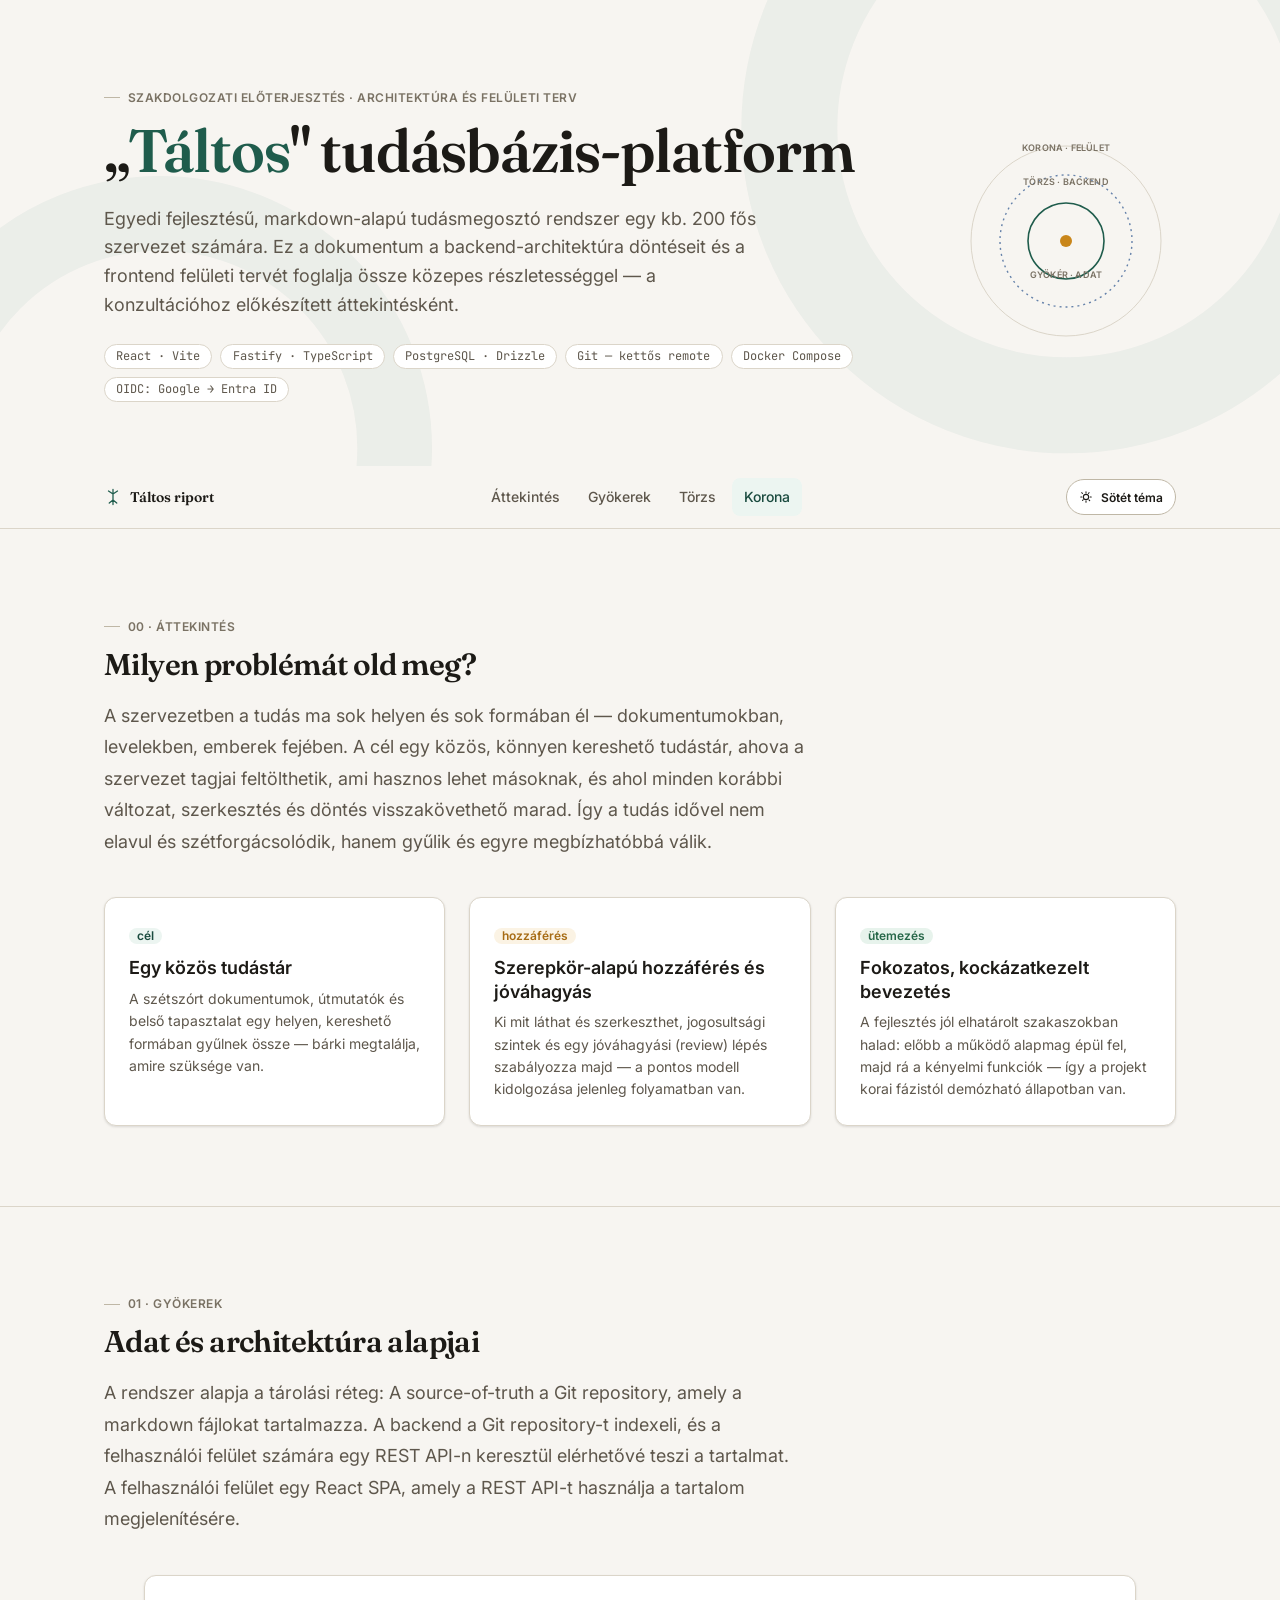
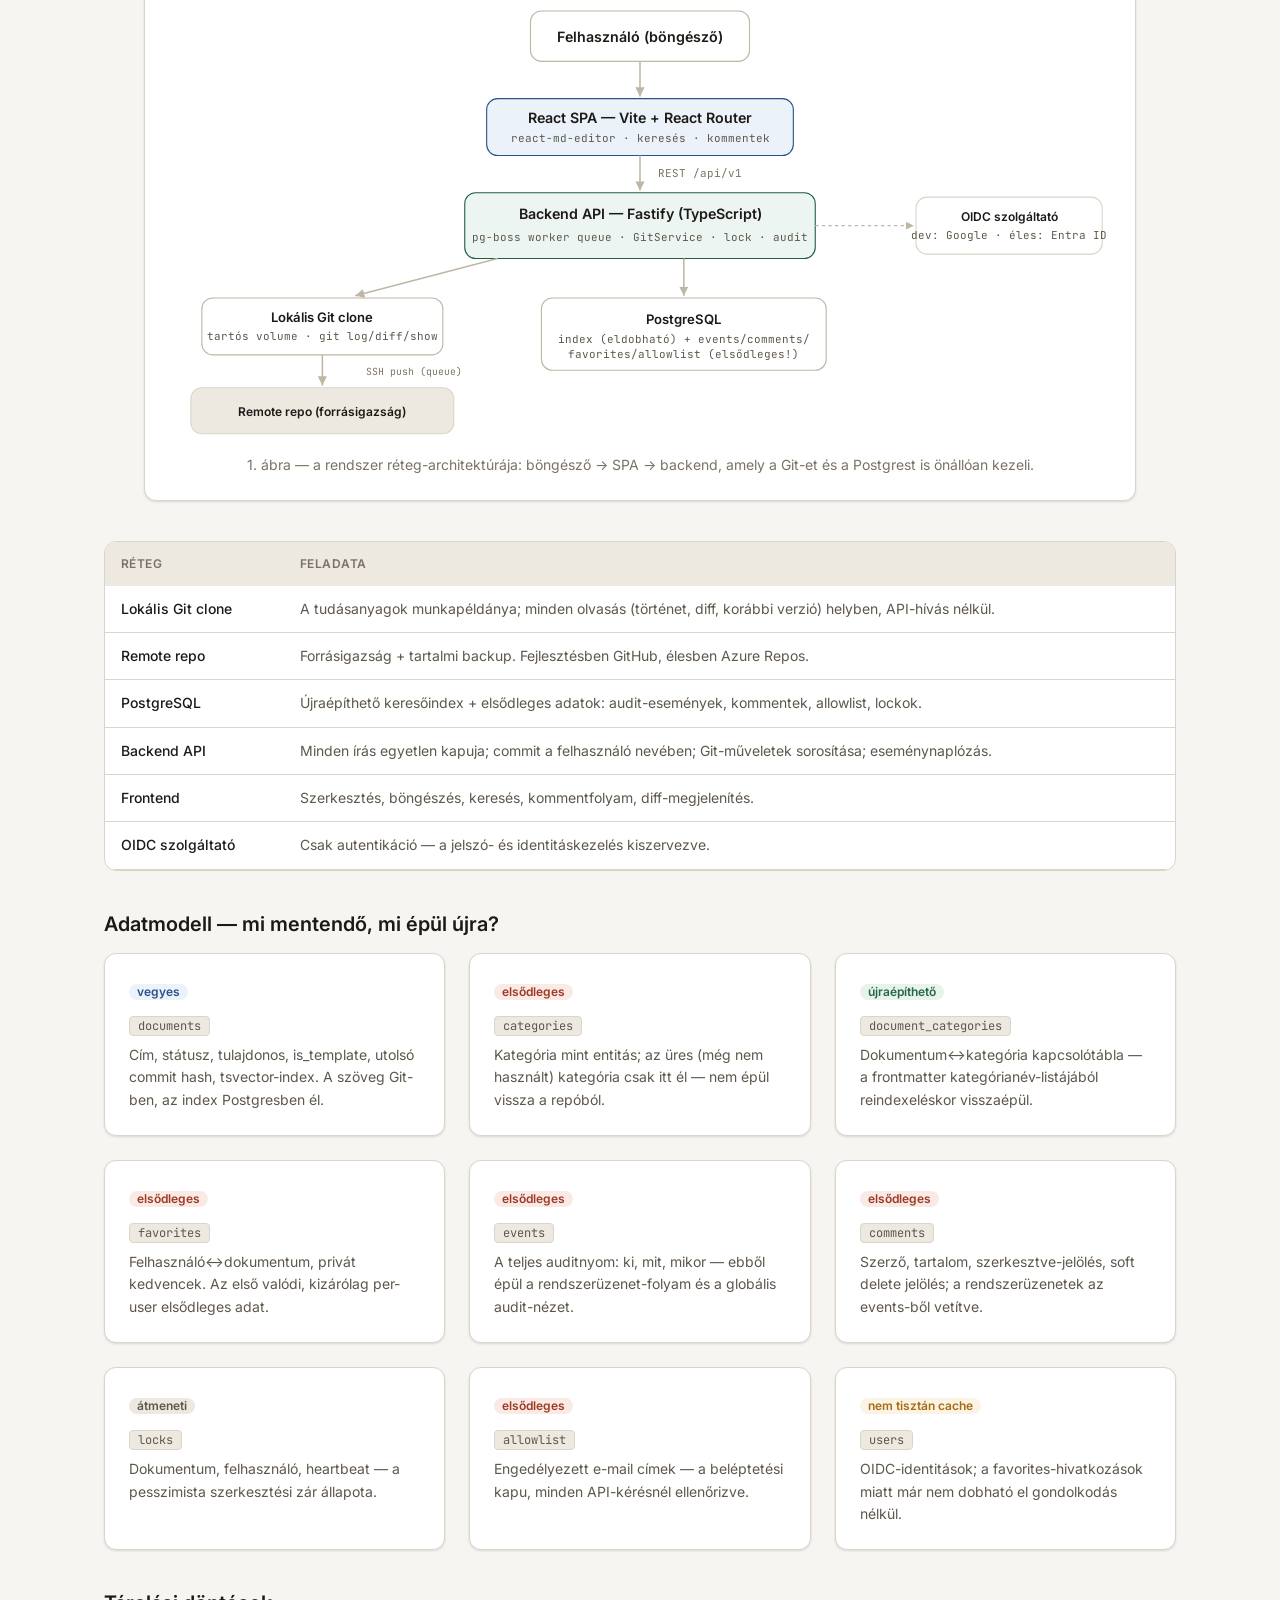
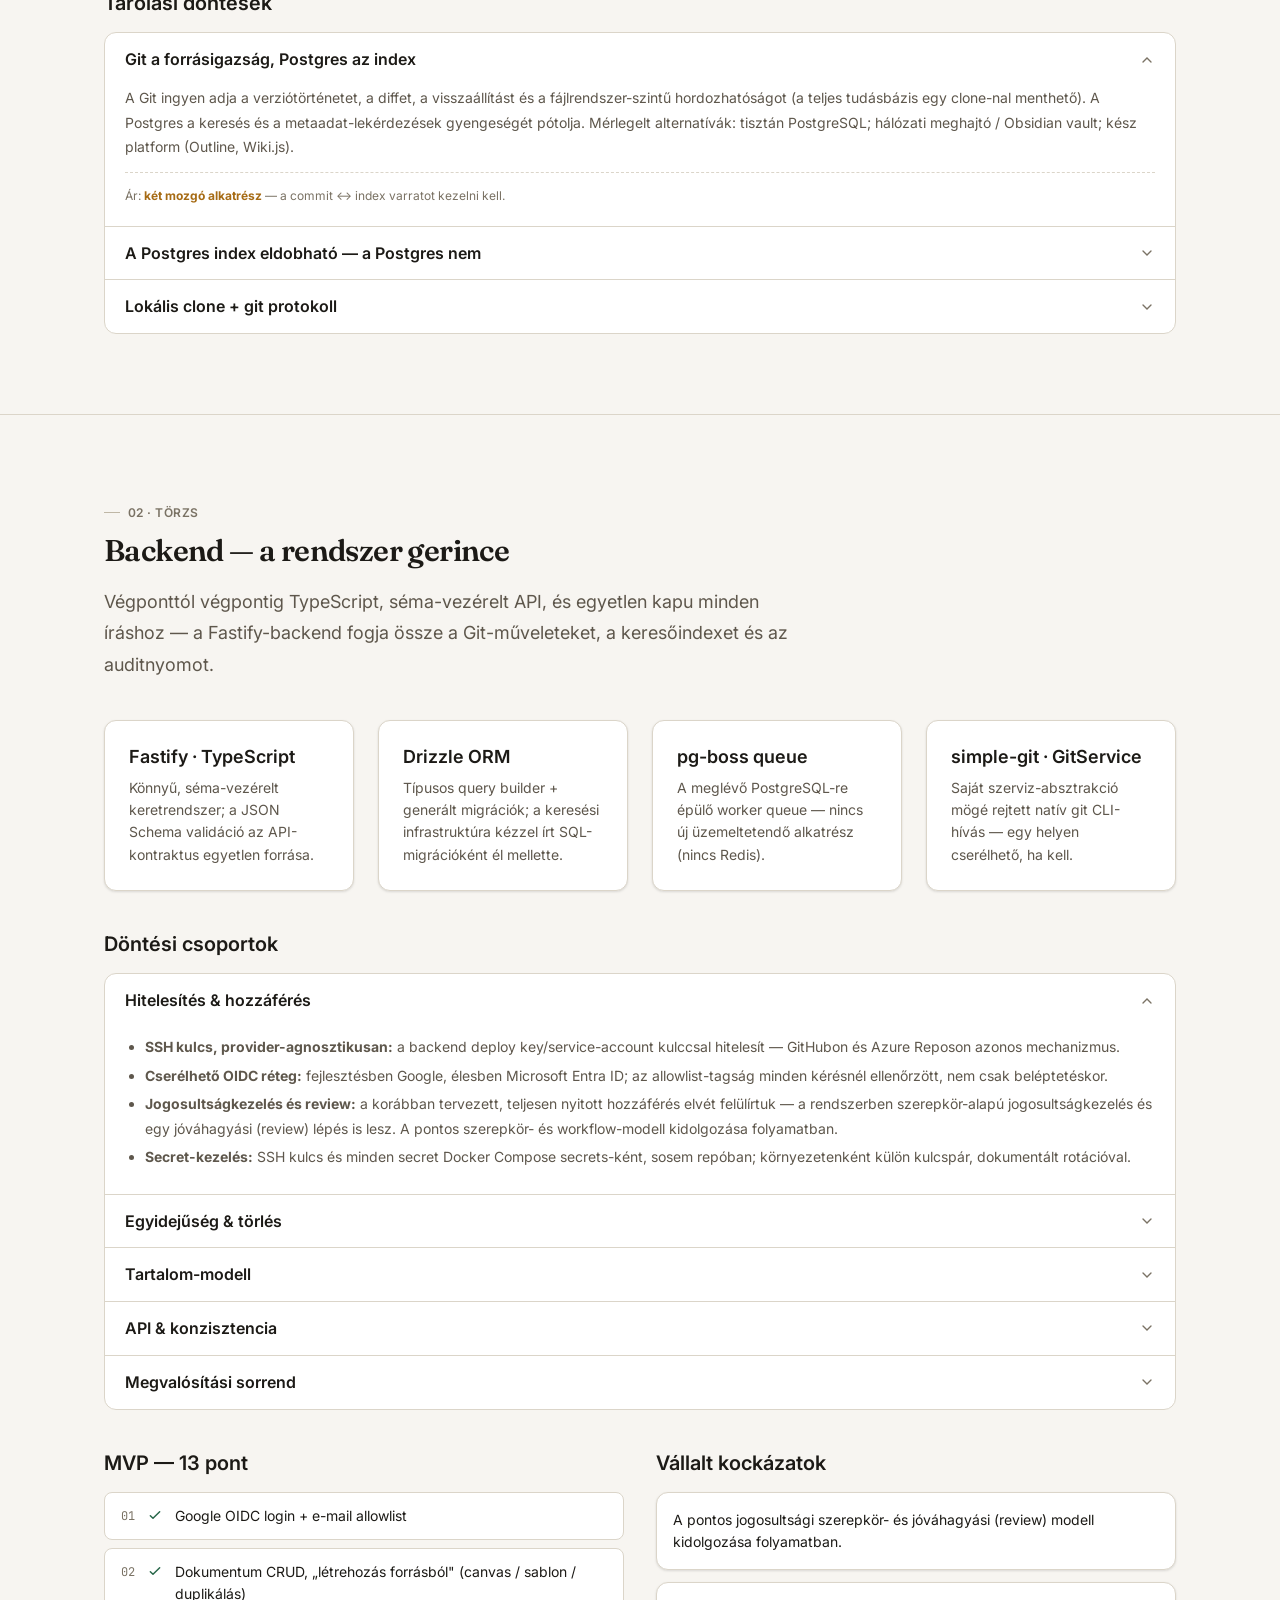
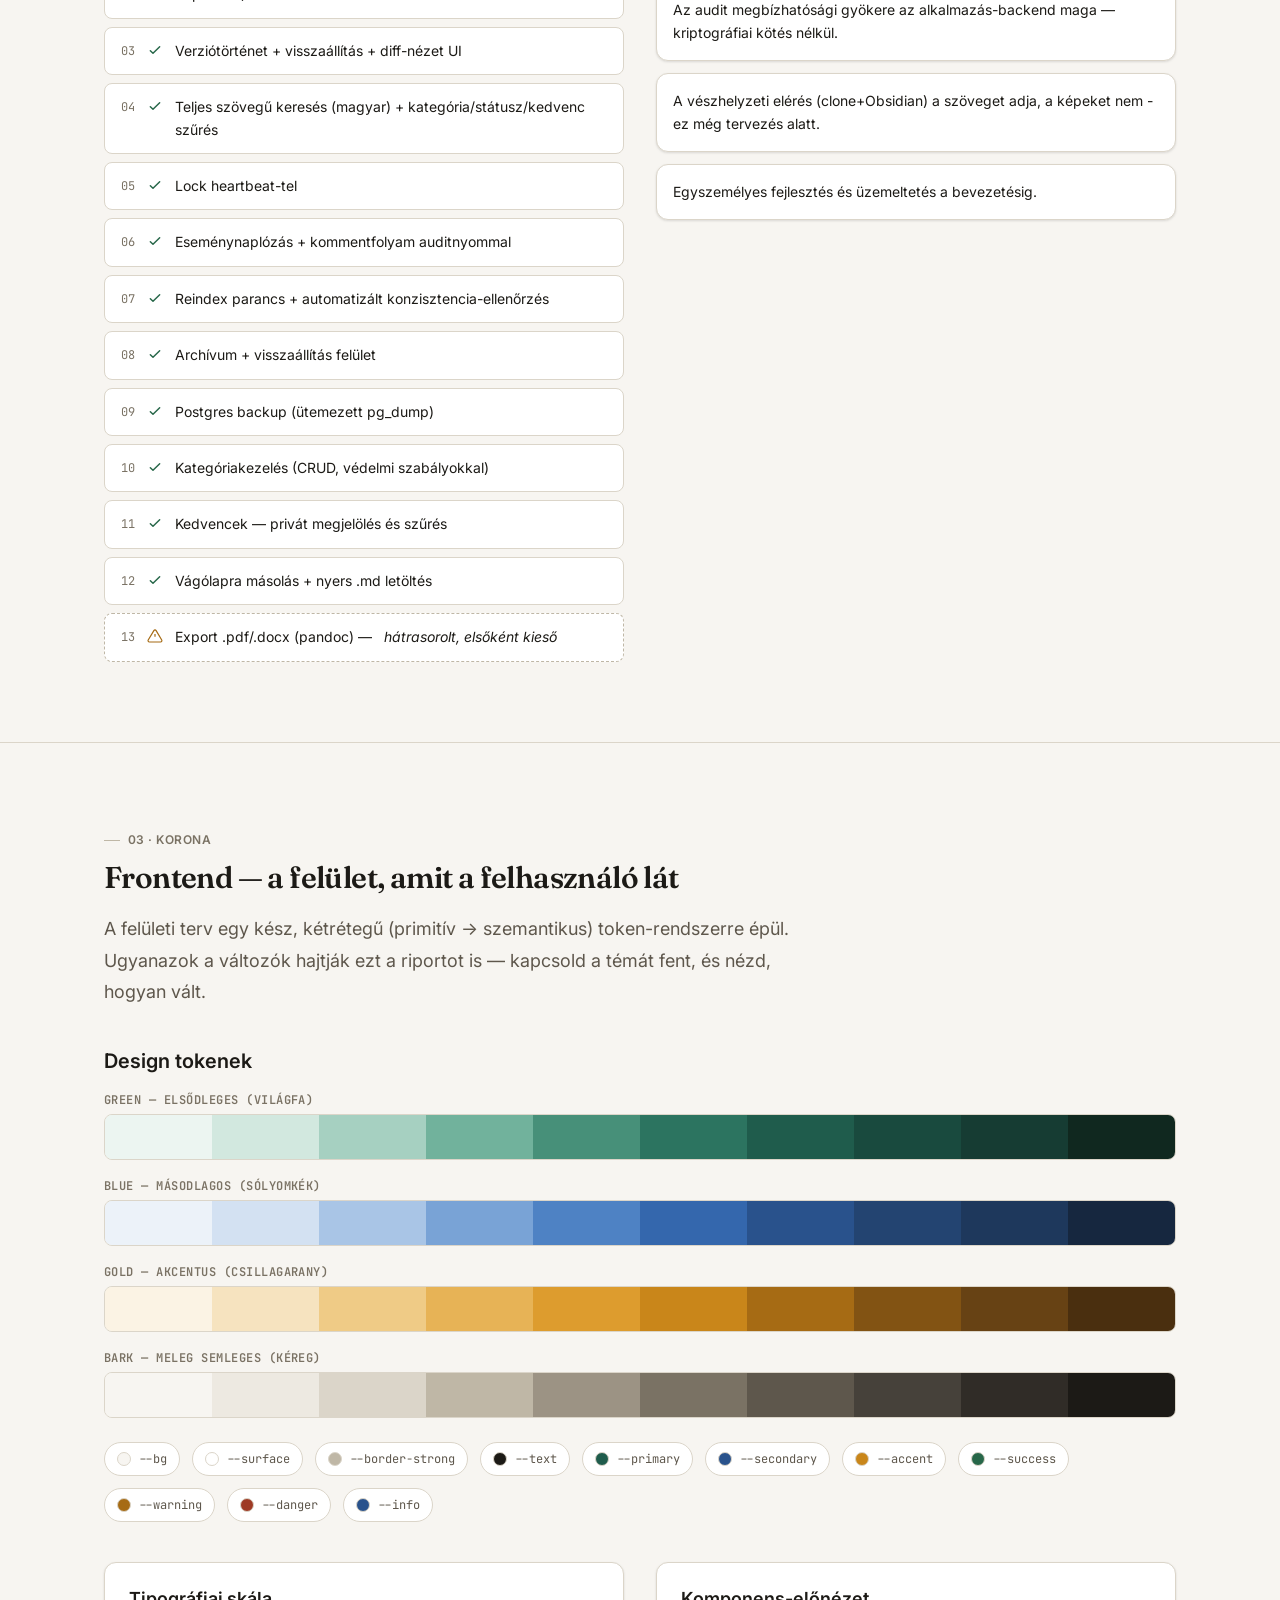
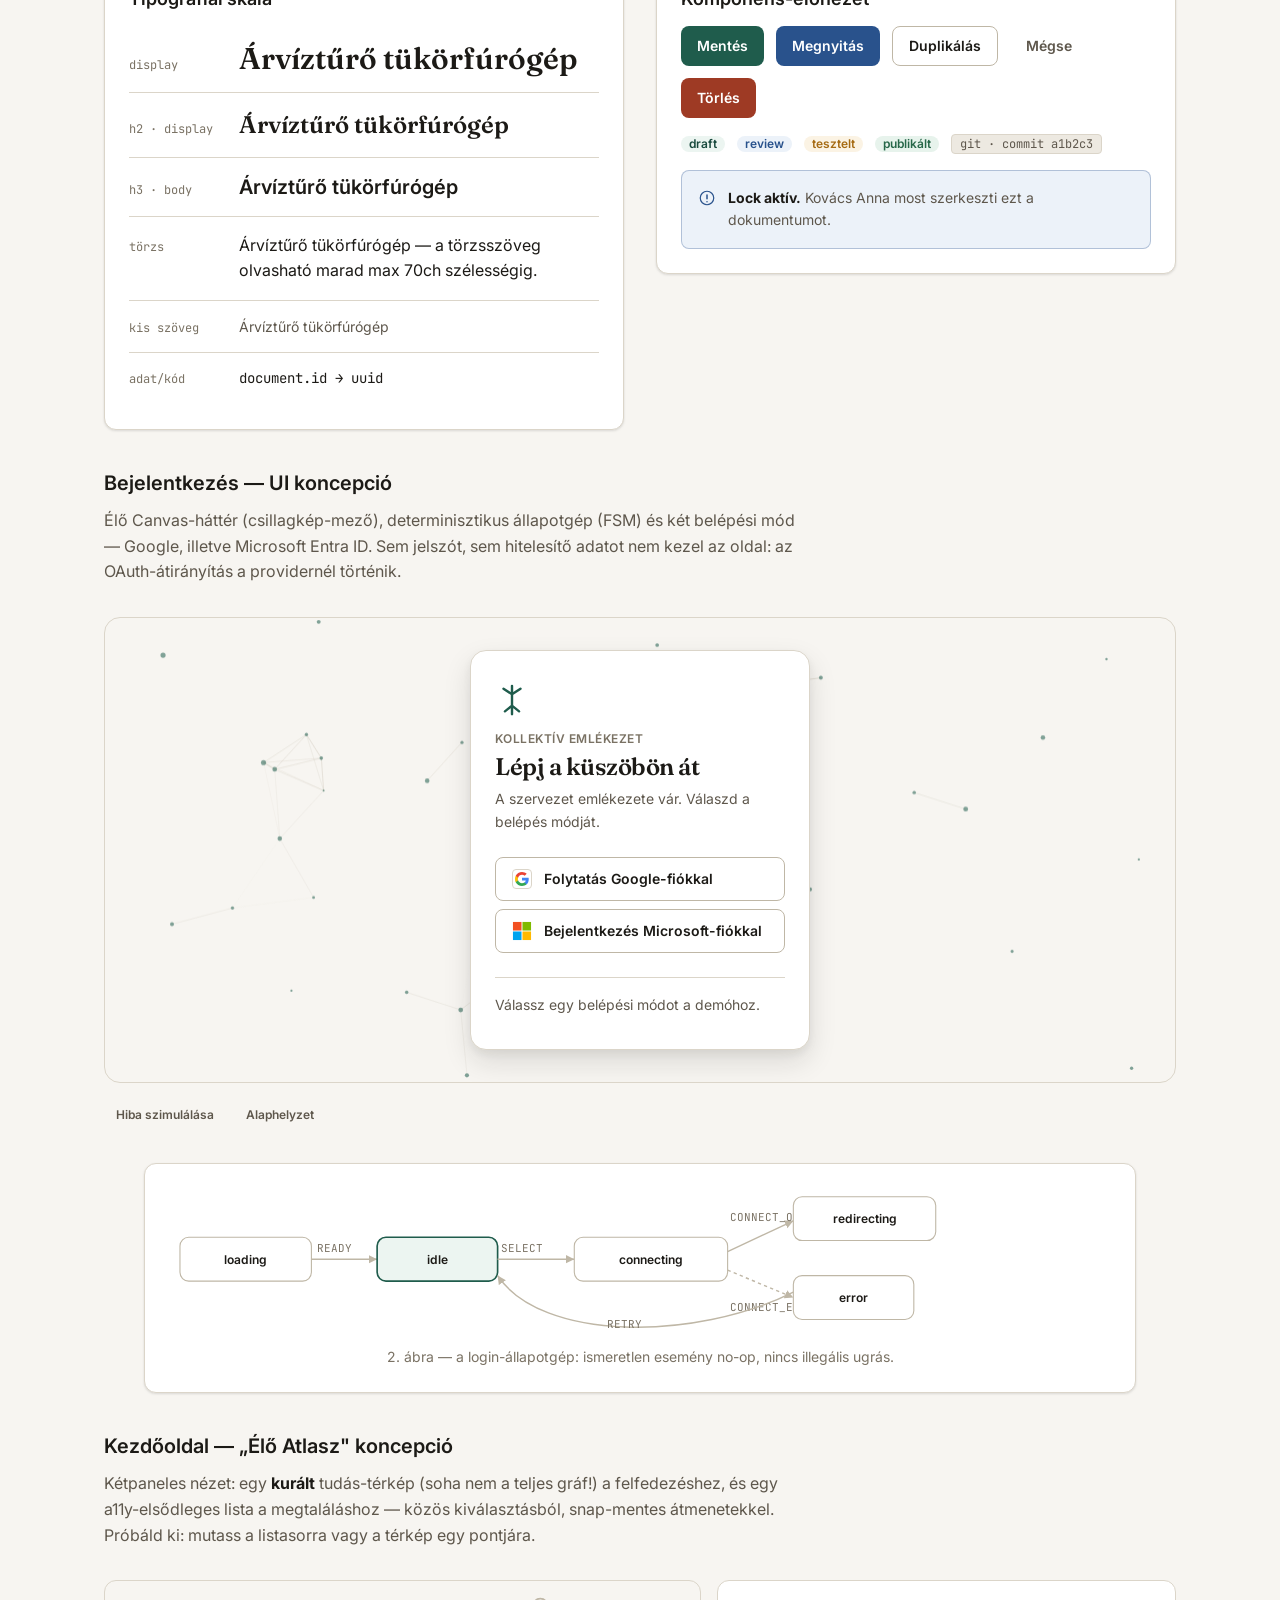
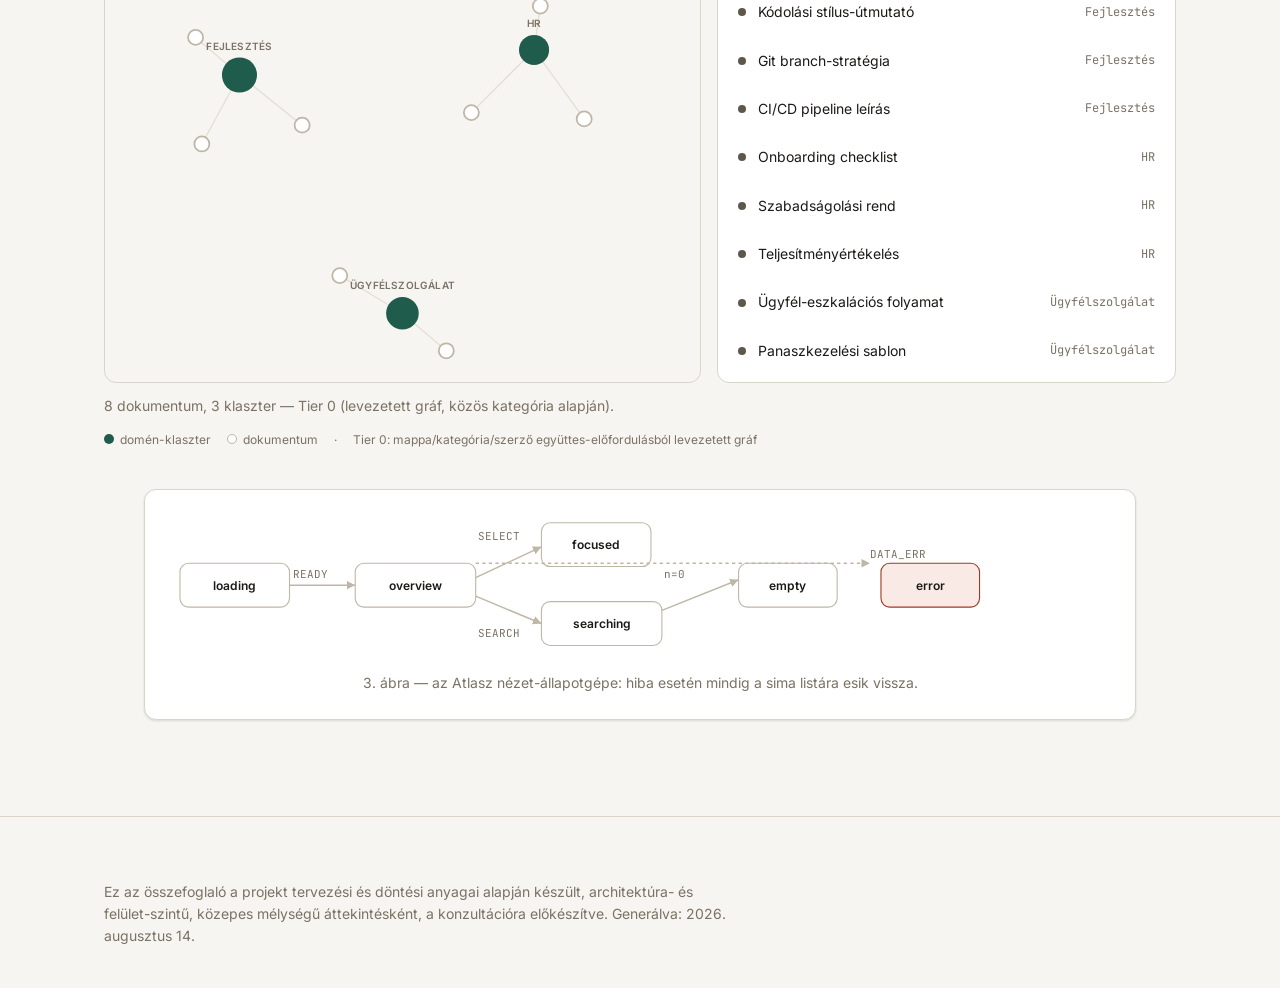
==== Prototypes/taltos-projekt-overview.html @ 124f4924 "enhanced prototype functionality" ====
<!DOCTYPE html>
<html lang="hu" data-theme="light">
<head>
<meta charset="UTF-8">
<meta name="viewport" content="width=device-width, initial-scale=1.0">
<title>Táltos — tudásbázis-platform · architektúra &amp; felületi terv</title>
<link rel="preconnect" href="https://fonts.googleapis.com">
<link href="https://fonts.googleapis.com/css2?family=Fraunces:opsz,wght@9..144,400;9..144,500;9..144,600;9..144,700&family=Inter:wght@400;500;600;700&family=JetBrains+Mono:wght@400;500;600&display=swap" rel="stylesheet">
<style>
/* =========================================================
   TÁLTOS DESIGN SYSTEM — tokenek (elsődleges és szemantikus)
   ========================================================= */
:root {
  --green-50:#ECF5F1; --green-100:#D2E8DF; --green-200:#A6D0C1; --green-300:#71B29C; --green-400:#479079;
  --green-500:#2C7460; --green-600:#1F5C4C; --green-700:#194A3E; --green-800:#163C33; --green-900:#10281F;
  --blue-50:#ECF2F9; --blue-100:#D3E1F2; --blue-200:#A9C5E6; --blue-300:#79A3D6; --blue-400:#4E82C4;
  --blue-500:#3467AD; --blue-600:#29528C; --blue-700:#234471; --blue-800:#1E385C; --blue-900:#16273F;
  --gold-50:#FBF3E4; --gold-100:#F6E3BF; --gold-200:#EFCB86; --gold-300:#E7B356; --gold-400:#DD9C2E;
  --gold-500:#C9861A; --gold-600:#A66B14; --gold-700:#825313; --gold-800:#674214; --gold-900:#4A2F0F;
  --bark-0:#FFFFFF; --bark-50:#F7F5F1; --bark-100:#EDE9E1; --bark-200:#DBD5C9; --bark-300:#BFB7A6;
  --bark-400:#9C9384; --bark-500:#7A7264; --bark-600:#5E574C; --bark-700:#46413A; --bark-800:#302C27;
  --bark-900:#1C1A16; --bark-950:#12100D;
  --success-500:#2F855A; --success-600:#276749; --success-50:#E7F3EC;
  --warning-500:#C9861A; --warning-600:#A66B14; --warning-50:#FBF3E4;
  --danger-500:#C0492E;  --danger-600:#9E3A24;  --danger-50:#F9EAE6;
  --info-500:#3467AD;    --info-600:#29528C;    --info-50:#ECF2F9;

  --font-display:"Fraunces",Georgia,serif;
  --font-body:"Inter",-apple-system,BlinkMacSystemFont,"Segoe UI",sans-serif;
  --font-mono:"JetBrains Mono","SF Mono",Menlo,monospace;
  --text-xs:.75rem; --text-sm:.875rem; --text-base:1rem; --text-lg:1.125rem; --text-xl:1.25rem;
  --text-2xl:1.5rem; --text-3xl:1.875rem; --text-4xl:2.25rem; --text-5xl:3rem; --text-6xl:3.75rem;
  --leading-tight:1.15; --leading-snug:1.3; --leading-normal:1.6; --leading-relaxed:1.75;
  --tracking-tight:-.02em; --tracking-normal:0; --tracking-wide:.04em; --tracking-wider:.14em;
  --weight-regular:400; --weight-medium:500; --weight-semibold:600; --weight-bold:700;

  --space-0:0; --space-1:.25rem; --space-2:.5rem; --space-3:.75rem; --space-4:1rem; --space-5:1.25rem;
  --space-6:1.5rem; --space-8:2rem; --space-10:2.5rem; --space-12:3rem; --space-16:4rem; --space-20:5rem; --space-24:6rem;

  --radius-none:0; --radius-sm:4px; --radius-md:8px; --radius-lg:12px; --radius-xl:16px; --radius-2xl:24px; --radius-full:9999px;

  --z-base:0; --z-raised:10; --z-sticky:100; --z-overlay:1000; --z-modal:1100; --z-toast:1200;

  --ease-grow:cubic-bezier(.22,1,.36,1); --ease-standard:cubic-bezier(.4,0,.2,1);
  --ease-enter:cubic-bezier(0,0,.2,1); --ease-exit:cubic-bezier(.4,0,1,1);
  --duration-fast:150ms; --duration-base:250ms; --duration-slow:400ms; --duration-slower:600ms;

  --content-max:1120px; --sidebar-w:264px; --read-width:70ch;

  --bg:var(--bark-50); --bg-contour:rgba(31,92,76,.05);
  --surface:var(--bark-0); --surface-raised:var(--bark-0); --surface-sunken:var(--bark-100); --surface-inverse:var(--green-900);
  --border:var(--bark-200); --border-strong:var(--bark-300); --border-focus:var(--blue-500);
  --text:var(--bark-900); --text-muted:var(--bark-600); --text-subtle:var(--bark-500); --text-inverse:var(--bark-0); --text-on-accent:var(--bark-950);
  --primary:var(--green-600); --primary-hover:var(--green-700); --primary-active:var(--green-800); --primary-soft:var(--green-50); --primary-soft-text:var(--green-700); --on-primary:#FFFFFF;
  --secondary:var(--blue-600); --secondary-hover:var(--blue-700); --secondary-soft:var(--blue-50); --on-secondary:#FFFFFF;
  --accent:var(--gold-500); --accent-hover:var(--gold-600); --accent-soft:var(--gold-50);
  --success:var(--success-600); --success-bg:var(--success-50);
  --warning:var(--warning-600); --warning-bg:var(--warning-50);
  --danger:var(--danger-600);   --danger-bg:var(--danger-50);
  --info:var(--info-600);       --info-bg:var(--info-50);
  --focus-ring:0 0 0 3px rgba(52,103,173,.35);
  --shadow-xs:0 1px 2px rgba(28,26,22,.06);
  --shadow-sm:0 1px 3px rgba(28,26,22,.08),0 1px 2px rgba(28,26,22,.05);
  --shadow-md:0 4px 10px rgba(28,26,22,.08),0 2px 4px rgba(28,26,22,.05);
  --shadow-lg:0 12px 28px rgba(28,26,22,.12),0 4px 8px rgba(28,26,22,.06);
  --shadow-xl:0 24px 48px rgba(28,26,22,.16);
}
[data-theme="dark"] {
  --bg:var(--bark-950); --bg-contour:rgba(113,178,156,.06);
  --surface:#1C1A16; --surface-raised:#24211C; --surface-sunken:#16140F; --surface-inverse:var(--green-50);
  --border:#34302A; --border-strong:#47423A; --border-focus:var(--blue-300);
  --text:#F2EEE6; --text-muted:#B4AC9C; --text-subtle:#8A8272; --text-inverse:var(--bark-900); --text-on-accent:var(--bark-950);
  --primary:var(--green-300); --primary-hover:var(--green-200); --primary-active:var(--green-100); --primary-soft:rgba(44,116,96,.18); --primary-soft-text:var(--green-200); --on-primary:var(--green-900);
  --secondary:var(--blue-300); --secondary-hover:var(--blue-200); --secondary-soft:rgba(52,103,173,.18); --on-secondary:var(--blue-900);
  --accent:var(--gold-300); --accent-hover:var(--gold-200); --accent-soft:rgba(201,134,26,.16);
  --success:#6EC28E; --success-bg:rgba(47,133,90,.16);
  --warning:var(--gold-300); --warning-bg:rgba(201,134,26,.16);
  --danger:#E28468; --danger-bg:rgba(192,73,46,.18);
  --info:var(--blue-300); --info-bg:rgba(52,103,173,.16);
  --focus-ring:0 0 0 3px rgba(121,163,214,.45);
  --shadow-xs:0 1px 2px rgba(0,0,0,.4);
  --shadow-sm:0 1px 3px rgba(0,0,0,.45),0 1px 2px rgba(0,0,0,.35);
  --shadow-md:0 4px 12px rgba(0,0,0,.5);
  --shadow-lg:0 14px 32px rgba(0,0,0,.55);
  --shadow-xl:0 24px 50px rgba(0,0,0,.6);
}

/* ========================= RESET ========================= */
*,*::before,*::after{box-sizing:border-box;}
html{scroll-behavior:smooth;}
body{margin:0;background:var(--bg);color:var(--text);font-family:var(--font-body);font-size:var(--text-base);line-height:var(--leading-normal);transition:background var(--duration-slow) var(--ease-standard),color var(--duration-slow) var(--ease-standard);}
ul,ol{margin:0;padding:0;}
li{list-style:none;}
img,svg{display:block;max-width:100%;}
a{color:inherit;}
button{font-family:inherit;}
h1,h2,h3,h4,p{margin:0;}
:focus-visible{outline:none;box-shadow:var(--focus-ring);border-radius:var(--radius-sm);}

@media (prefers-reduced-motion:reduce){
  *{animation-duration:.001ms !important;animation-iteration-count:1 !important;transition-duration:.001ms !important;scroll-behavior:auto !important;}
}

/* ========================= LAYOUT UTIL ========================= */
.container{max-width:var(--content-max);margin-inline:auto;padding-inline:var(--space-6);}
.section{padding-block:var(--space-20);border-top:1px solid var(--border);}
.section:first-of-type{border-top:none;}
.section-head{max-width:var(--read-width);margin-bottom:var(--space-10);}
.eyebrow{display:inline-flex;align-items:center;gap:var(--space-2);font:var(--weight-semibold) var(--text-xs)/1 var(--font-body);text-transform:uppercase;letter-spacing:var(--tracking-wide);color:var(--text-subtle);margin-bottom:var(--space-3);}
.eyebrow::before{content:"";width:16px;height:1px;background:var(--border-strong);}
.section-head h2{font:var(--weight-semibold) var(--text-3xl)/var(--leading-snug) var(--font-display);color:var(--text);letter-spacing:var(--tracking-tight);margin-bottom:var(--space-4);}
.section-head .lead{color:var(--text-muted);font-size:var(--text-lg);line-height:var(--leading-relaxed);}
.lead-narrow{max-width:var(--read-width);color:var(--text-muted);font-size:var(--text-base);margin-bottom:var(--space-8);}

.grid{display:grid;gap:var(--space-6);}
.grid-2{grid-template-columns:repeat(2,1fr);}
.grid-3{grid-template-columns:repeat(3,1fr);}
.grid-4{grid-template-columns:repeat(4,1fr);}
@media (max-width:900px){.grid-2,.grid-3,.grid-4{grid-template-columns:1fr;}}

.card{background:var(--surface);border:1px solid var(--border);border-radius:var(--radius-lg);box-shadow:var(--shadow-sm);padding:var(--space-6);}
.card h3{font:var(--weight-semibold) var(--text-lg)/var(--leading-snug) var(--font-body);color:var(--text);margin-bottom:var(--space-2);}
.card p{color:var(--text-muted);font-size:var(--text-sm);}
.card .card-badge{margin-bottom:var(--space-3);}

.badge{display:inline-flex;align-items:center;gap:var(--space-1);font:var(--weight-semibold) var(--text-xs)/1 var(--font-body);padding:2px var(--space-2);border-radius:var(--radius-full);}
.badge--neutral{background:var(--surface-sunken);color:var(--text-muted);}
.badge--primary{background:var(--primary-soft);color:var(--primary-soft-text);}
.badge--success{background:var(--success-bg);color:var(--success);}
.badge--warning{background:var(--warning-bg);color:var(--warning);}
.badge--danger{background:var(--danger-bg);color:var(--danger);}
.badge--info{background:var(--info-bg);color:var(--info);}

.tag{display:inline-flex;font:var(--text-xs)/1 var(--font-mono);padding:3px var(--space-2);border-radius:var(--radius-sm);background:var(--surface-sunken);color:var(--text-muted);border:1px solid var(--border);}

.chip{display:inline-flex;align-items:center;font:var(--text-xs)/1 var(--font-mono);padding:.35rem .7rem;border:1px solid var(--border);border-radius:var(--radius-full);color:var(--text-muted);background:var(--surface);}
.chiprow{display:flex;flex-wrap:wrap;gap:var(--space-2);}

.btn{display:inline-flex;align-items:center;justify-content:center;gap:var(--space-2);height:40px;padding:0 var(--space-4);border-radius:var(--radius-md);font:var(--weight-semibold) var(--text-sm)/1 var(--font-body);border:none;cursor:pointer;transition:background var(--duration-fast) var(--ease-standard),transform var(--duration-fast) var(--ease-standard),opacity var(--duration-fast) var(--ease-standard);}
.btn--sm{height:32px;padding:0 var(--space-3);font-size:var(--text-xs);}
.btn--primary{background:var(--primary);color:var(--on-primary);}
.btn--primary:hover{background:var(--primary-hover);}
.btn--secondary{background:var(--secondary);color:var(--on-secondary);}
.btn--secondary:hover{background:var(--secondary-hover);}
.btn--outline{background:transparent;color:var(--text);border:1px solid var(--border-strong);}
.btn--outline:hover{background:var(--surface-sunken);}
.btn--ghost{background:transparent;color:var(--text-muted);}
.btn--ghost:hover{background:var(--surface-sunken);}
.btn--danger{background:var(--danger);color:#fff;}
.btn:disabled{opacity:.45;cursor:not-allowed;}

.alert{display:flex;gap:var(--space-3);padding:var(--space-4);border-radius:var(--radius-md);align-items:flex-start;}
.alert--info{background:var(--info-bg);border:1px solid color-mix(in srgb, var(--info) 30%, transparent);}
.alert--danger{background:var(--danger-bg);border:1px solid color-mix(in srgb, var(--danger) 30%, transparent);}
.alert svg{flex-shrink:0;margin-top:2px;}
.alert strong{color:var(--text);}
.alert p{margin:0;color:var(--text-muted);font-size:var(--text-sm);}

table{width:100%;border-collapse:collapse;font-size:var(--text-sm);}
thead th{background:var(--surface-sunken);text-transform:uppercase;font-size:var(--text-xs);letter-spacing:var(--tracking-wide);color:var(--text-subtle);text-align:left;padding:var(--space-3) var(--space-4);font-weight:var(--weight-semibold);}
tbody td{padding:var(--space-3) var(--space-4);border-bottom:1px solid var(--border);color:var(--text-muted);vertical-align:top;}
tbody td:first-child{color:var(--text);font-weight:var(--weight-medium);white-space:nowrap;}
tbody tr:hover td{background:var(--surface-sunken);}
.table-wrap{border:1px solid var(--border);border-radius:var(--radius-lg);overflow:hidden;background:var(--surface);}

.diagram{background:var(--surface);border:1px solid var(--border);border-radius:var(--radius-lg);padding:var(--space-6);box-shadow:var(--shadow-sm);}
.diagram figcaption{margin-top:var(--space-4);color:var(--text-subtle);font-size:var(--text-sm);text-align:center;}

.acc{border:1px solid var(--border);border-radius:var(--radius-lg);background:var(--surface);overflow:hidden;}
.acc-item{border-bottom:1px solid var(--border);}
.acc-item:last-child{border-bottom:none;}
.acc-item summary{list-style:none;cursor:pointer;display:flex;align-items:center;justify-content:space-between;gap:var(--space-4);padding:var(--space-4) var(--space-5);font:var(--weight-semibold) var(--text-base)/1.3 var(--font-body);color:var(--text);}
.acc-item summary::-webkit-details-marker{display:none;}
.acc-item summary .chev{transition:transform var(--duration-base) var(--ease-standard);color:var(--text-subtle);flex-shrink:0;}
.acc-item[open] summary .chev{transform:rotate(180deg);}
.acc-item summary .meta{font:var(--text-xs) var(--font-mono);color:var(--text-subtle);font-weight:var(--weight-regular);}
.acc-body{padding:0 var(--space-5) var(--space-5);color:var(--text-muted);font-size:var(--text-sm);line-height:var(--leading-relaxed);}
.acc-body ul{margin-top:var(--space-2);padding-left:var(--space-5);}
.acc-body li{list-style:disc;margin-bottom:var(--space-1);}
.acc-body .price{margin-top:var(--space-3);padding-top:var(--space-3);border-top:1px dashed var(--border);color:var(--text-subtle);font-size:var(--text-xs);}
.acc-body .price strong{color:var(--warning);}

.checklist{display:flex;flex-direction:column;gap:var(--space-2);}
.checklist li{display:flex;align-items:flex-start;gap:var(--space-3);padding:var(--space-3) var(--space-4);background:var(--surface);border:1px solid var(--border);border-radius:var(--radius-md);font-size:var(--text-sm);color:var(--text);}
.checklist li .num{font-family:var(--font-mono);font-size:var(--text-xs);color:var(--text-subtle);flex-shrink:0;margin-top:2px;}
.checklist li svg{flex-shrink:0;color:var(--success);margin-top:2px;}
.checklist li.deferred{border-style:dashed;border-color:var(--border-strong);}
.checklist li.deferred svg{color:var(--warning);}

.stage{background:var(--surface-sunken);border:1px dashed var(--border-strong);border-radius:var(--radius-lg);padding:var(--space-6);}
.stage-label{display:flex;align-items:center;gap:var(--space-2);font:var(--weight-semibold) var(--text-xs)/1 var(--font-body);text-transform:uppercase;letter-spacing:var(--tracking-wide);color:var(--text-subtle);margin-bottom:var(--space-4);}
.stage-label svg{color:var(--accent);}

/* ========================= HEADER / HERO ========================= */
.hero{position:relative;padding:var(--space-20) 0 var(--space-16);overflow:hidden;}
.hero__contours{position:absolute;inset:0;z-index:0;opacity:1;pointer-events:none;}
.hero .container{position:relative;z-index:1;display:flex;align-items:center;gap:var(--space-12);}
.hero__text{flex:1;min-width:0;}
.hero__text h1{font:var(--weight-semibold) clamp(2.25rem,4vw + 1rem,3.75rem)/var(--leading-tight) var(--font-display);letter-spacing:var(--tracking-tight);color:var(--text);margin-bottom:var(--space-5);}
.hero__text h1 em{font-style:normal;color:var(--primary);}
.hero__graphic{flex-shrink:0;width:220px;}
@media (max-width:900px){.hero .container{flex-direction:column;}.hero__graphic{width:180px;}}

/* ========================= SUBNAV ========================= */
.subnav{position:sticky;top:0;z-index:100;background:color-mix(in srgb, var(--bg) 86%, transparent);backdrop-filter:blur(10px);border-bottom:1px solid var(--border);}
.subnav .container{display:flex;align-items:center;justify-content:space-between;gap:var(--space-4);padding-block:var(--space-3);}
.subnav__brand{display:flex;align-items:center;gap:var(--space-2);font:var(--weight-semibold) var(--text-sm)/1 var(--font-display);color:var(--text);flex-shrink:0;}
.subnav__brand svg{color:var(--primary);}
.subnav__links{display:flex;gap:var(--space-1);overflow-x:auto;scrollbar-width:none;}
.subnav__links::-webkit-scrollbar{display:none;}
.subnav__links a{white-space:nowrap;padding:var(--space-2) var(--space-3);border-radius:var(--radius-md);font-size:var(--text-sm);font-weight:var(--weight-medium);color:var(--text-muted);text-decoration:none;transition:background var(--duration-fast) var(--ease-standard),color var(--duration-fast) var(--ease-standard);}
.subnav__links a:hover{background:var(--surface-sunken);color:var(--text);}
.subnav__links a.active{background:var(--primary-soft);color:var(--primary-soft-text);}
.theme-toggle{flex-shrink:0;display:inline-flex;align-items:center;gap:var(--space-2);height:36px;padding:0 var(--space-3);border-radius:var(--radius-full);border:1px solid var(--border-strong);background:var(--surface);color:var(--text);font-size:var(--text-xs);font-weight:var(--weight-semibold);cursor:pointer;}
.theme-toggle:hover{background:var(--surface-sunken);}
.theme-toggle svg{width:14px;height:14px;}

/* ========================= COLOR / TYPE PREVIEW ========================= */
.ramp-row{display:flex;flex-direction:column;gap:var(--space-2);margin-bottom:var(--space-5);}
.ramp-row .ramp-label{font:var(--weight-semibold) var(--text-xs)/1 var(--font-mono);text-transform:uppercase;letter-spacing:var(--tracking-wide);color:var(--text-subtle);}
.ramp{display:flex;border-radius:var(--radius-md);overflow:hidden;border:1px solid var(--border);}
.ramp span{flex:1;height:44px;position:relative;cursor:default;}
.ramp span:hover::after{content:attr(data-hex);position:absolute;bottom:100%;left:50%;transform:translateX(-50%);background:var(--surface-inverse);color:var(--text-inverse);font:var(--text-xs) var(--font-mono);padding:2px 6px;border-radius:var(--radius-sm);margin-bottom:4px;white-space:nowrap;}

.semantic-chips{display:flex;flex-wrap:wrap;gap:var(--space-3);}
.semantic-chips .schip{display:flex;align-items:center;gap:var(--space-2);font:var(--text-xs) var(--font-mono);color:var(--text-muted);padding:var(--space-2) var(--space-3);border:1px solid var(--border);border-radius:var(--radius-full);background:var(--surface);}
.schip .dot{width:14px;height:14px;border-radius:var(--radius-full);border:1px solid var(--border);flex-shrink:0;}

.type-scale{display:flex;flex-direction:column;}
.type-row{display:flex;align-items:baseline;gap:var(--space-5);padding:var(--space-4) 0;border-bottom:1px solid var(--border);}
.type-row:last-child{border-bottom:none;}
.type-row .role-label{width:90px;flex-shrink:0;font:var(--text-xs) var(--font-mono);color:var(--text-subtle);}
.type-row .sample{color:var(--text);}

.component-row{display:flex;flex-wrap:wrap;gap:var(--space-3);align-items:center;}

/* ========================= LOGIN MOCKUP ========================= */
.login-demo{position:relative;border-radius:var(--radius-xl);overflow:hidden;background:var(--bg);min-height:440px;display:grid;place-items:center;padding:var(--space-8);border:1px solid var(--border);}
.login-demo__field{position:absolute;inset:0;width:100%;height:100%;}
.login-demo__card{position:relative;z-index:1;width:100%;max-width:340px;background:var(--surface);border:1px solid var(--border);border-radius:var(--radius-xl);box-shadow:var(--shadow-lg);padding:var(--space-8) var(--space-6);transition:opacity var(--duration-slow) var(--ease-standard),transform var(--duration-slow) var(--ease-standard);}
.login-demo__mark{color:var(--primary);margin-bottom:var(--space-4);}
.login-demo__eyebrow{font:var(--weight-semibold) var(--text-xs)/1 var(--font-body);text-transform:uppercase;letter-spacing:var(--tracking-wide);color:var(--text-subtle);margin-bottom:var(--space-2);}
.login-demo__title{font:var(--weight-semibold) var(--text-2xl)/var(--leading-tight) var(--font-display);color:var(--text);margin-bottom:var(--space-2);letter-spacing:var(--tracking-tight);}
.login-demo__lead{color:var(--text-muted);font-size:var(--text-sm);margin-bottom:var(--space-6);}
.login-demo__provider{width:100%;height:44px;justify-content:flex-start;gap:var(--space-3);margin-bottom:var(--space-2);}
.login-demo__logo{width:20px;height:20px;border-radius:4px;display:flex;align-items:center;justify-content:center;flex-shrink:0;}
.login-demo__logo svg{width:100%;height:100%;}
.login-demo__logo--g{background:#fff;border:1px solid var(--border);}
.login-demo__logo--g svg{width:14px;height:14px;}
.login-demo__logo--m{background:transparent;}
.login-demo__status{min-height:var(--space-8);margin-top:var(--space-4);padding-top:var(--space-4);border-top:1px solid var(--border);font-size:var(--text-sm);color:var(--text-muted);display:flex;align-items:center;gap:var(--space-2);}
.login-demo__status .spin{width:14px;height:14px;border:2px solid var(--border-strong);border-top-color:var(--primary);border-radius:50%;animation:spin .8s linear infinite;flex-shrink:0;}
@keyframes spin{to{transform:rotate(360deg);}}
.login-demo__status .ok{color:var(--success);}
.login-demo__status .err{color:var(--danger);}
.login-demo__card.is-connecting .login-demo__provider:not(.is-active){opacity:.5;}
.login-demo__card.is-redirecting{opacity:0;transform:translateY(-14px);}
.login-demo__card.is-error{animation:shake .35s var(--ease-standard);}
@keyframes shake{20%{transform:translateX(-4px);}40%{transform:translateX(4px);}60%{transform:translateX(-3px);}80%{transform:translateX(3px);}100%{transform:translateX(0);}}

.demo-controls{display:flex;flex-wrap:wrap;gap:var(--space-2);margin-top:var(--space-4);}

/* ========================= FSM DIAGRAM ========================= */
.fsm{width:100%;height:auto;}
.fsm rect.state{fill:var(--surface);stroke:var(--border-strong);stroke-width:1;transition:fill var(--duration-base) var(--ease-standard),stroke var(--duration-base) var(--ease-standard);}
.fsm rect.state.is-active{fill:var(--primary-soft);stroke:var(--primary);stroke-width:1.5;}
.fsm rect.state.is-error{fill:var(--danger-bg);stroke:var(--danger);}
.fsm text.state-label{fill:var(--text);font:600 11px var(--font-body);}
.fsm text.edge-label{fill:var(--text-subtle);font:10px var(--font-mono);}
.fsm path.edge{fill:none;stroke:var(--border-strong);stroke-width:1.3;marker-end:url(#arrow);}
.fsm path.edge.dashed{stroke-dasharray:3 3;}

/* ========================= ATLAS MOCKUP ========================= */
.atlas-demo{display:grid;grid-template-columns:1.3fr 1fr;gap:var(--space-4);min-height:380px;}
.atlas-demo__map{position:relative;background:var(--bg);border:1px solid var(--border);border-radius:var(--radius-lg);overflow:hidden;}
.atlas-demo__map svg{position:absolute;inset:0;width:100%;height:100%;}
.atlas-demo__list{background:var(--surface);border:1px solid var(--border);border-radius:var(--radius-lg);padding:var(--space-2);overflow:auto;display:flex;flex-direction:column;gap:2px;}
.atlas-row{display:flex;align-items:center;gap:var(--space-3);padding:var(--space-3);border-radius:var(--radius-md);cursor:pointer;transition:background var(--duration-fast) var(--ease-standard);font-size:var(--text-sm);}
.atlas-row .dot{width:8px;height:8px;border-radius:50%;flex-shrink:0;background:var(--text-muted);}
.atlas-row .title{color:var(--text);}
.atlas-row .sub{color:var(--text-subtle);font-size:var(--text-xs);margin-left:auto;font-family:var(--font-mono);flex-shrink:0;}
.atlas-row:hover,.atlas-row.is-hover{background:var(--surface-sunken);}
.atlas-row.is-selected{background:var(--primary-soft);}
.node{fill:var(--surface);stroke:var(--border-strong);stroke-width:1.4;cursor:pointer;transition:stroke var(--duration-fast) var(--ease-standard);}
.node.is-domain{fill:var(--primary);stroke:none;}
.node.is-hover,.node.is-selected{stroke:var(--primary);stroke-width:2;}
.node-halo{fill:var(--primary-soft);opacity:0;transition:opacity var(--duration-fast) var(--ease-standard);}
.node-halo.show{opacity:1;}
.edge-line{stroke:var(--border);stroke-width:1;opacity:.7;}
.node-label{fill:var(--text-subtle);font:600 8px var(--font-body);text-transform:uppercase;letter-spacing:.02em;}
.atlas-status{margin-top:var(--space-3);font-size:var(--text-sm);color:var(--text-subtle);min-height:1.4em;}

/* ========================= FOOTER ========================= */
footer{padding:var(--space-16) 0 var(--space-10);border-top:1px solid var(--border);}
footer h4{font:var(--weight-semibold) var(--text-sm)/1 var(--font-body);color:var(--text-subtle);text-transform:uppercase;letter-spacing:var(--tracking-wide);margin-bottom:var(--space-3);}
footer p.note{color:var(--text-subtle);font-size:var(--text-sm);margin-top:var(--space-8);max-width:var(--read-width);}

/* ========================= MISC ========================= */
.two-col{display:grid;grid-template-columns:1fr 1fr;gap:var(--space-8);align-items:start;}
@media (max-width:900px){.two-col{grid-template-columns:1fr;}}
.legend{display:flex;flex-wrap:wrap;gap:var(--space-4);font-size:var(--text-xs);color:var(--text-subtle);margin-top:var(--space-3);}
.legend span{display:inline-flex;align-items:center;gap:6px;}
.legend .sw{width:10px;height:10px;border-radius:50%;}
</style>
</head>
<body>

<!-- ===================== HERO ===================== -->
<header class="hero">
  <svg class="hero__contours" viewBox="0 0 1200 500" preserveAspectRatio="xMidYMid slice" aria-hidden="true">
    <circle cx="1000" cy="120" r="260" fill="none" stroke="var(--bg-contour)" stroke-width="90"/>
    <circle cx="150" cy="420" r="220" fill="none" stroke="var(--bg-contour)" stroke-width="70"/>
  </svg>
  <div class="container">
    <div class="hero__text">
      <p class="eyebrow">Szakdolgozati előterjesztés · architektúra és felületi terv</p>
      <h1>„<em>Táltos</em>" tudásbázis&#8209;platform</h1>
      <p class="lead" style="font-size:var(--text-lg);color:var(--text-muted);max-width:62ch;">
        Egyedi fejlesztésű, markdown-alapú tudásmegosztó rendszer egy kb. 200 fős szervezet számára.
        Ez a dokumentum a backend-architektúra döntéseit és a frontend felületi tervét foglalja össze
        közepes részletességgel — a konzultációhoz előkészített áttekintésként.
      </p>
      <div class="chiprow" style="margin-top:var(--space-6);">
        <span class="chip">React · Vite</span>
        <span class="chip">Fastify · TypeScript</span>
        <span class="chip">PostgreSQL · Drizzle</span>
        <span class="chip">Git — kettős remote</span>
        <span class="chip">Docker Compose</span>
        <span class="chip">OIDC: Google → Entra ID</span>
      </div>
    </div>
    <div class="hero__graphic" aria-hidden="true">
      <svg viewBox="0 0 220 220" width="100%">
        <circle cx="110" cy="110" r="95" fill="none" stroke="var(--border)" stroke-width="1"/>
        <circle cx="110" cy="110" r="66" fill="none" stroke="var(--secondary)" stroke-width="1.4" stroke-dasharray="2 4" opacity=".7"/>
        <circle cx="110" cy="110" r="38" fill="none" stroke="var(--primary)" stroke-width="1.6"/>
        <circle cx="110" cy="110" r="6" fill="var(--accent)"/>
        <text x="110" y="20" text-anchor="middle" class="node-label" style="font-size:9px;">korona · felület</text>
        <text x="110" y="54" text-anchor="middle" class="node-label" style="font-size:9px;">törzs · backend</text>
        <text x="110" y="108" text-anchor="middle" class="node-label" style="font-size:8px;fill:var(--text-inverse);opacity:.01;">·</text>
        <text x="110" y="147" text-anchor="middle" class="node-label" style="font-size:9px;">gyökér · adat</text>
      </svg>
    </div>
  </div>
</header>

<!-- ===================== SUBNAV ===================== -->
<nav class="subnav" id="subnav" aria-label="Riport szekciói">
  <div class="container">
    <div class="subnav__brand">
      <svg width="18" height="18" viewBox="0 0 24 24" fill="none" aria-hidden="true"><path d="M12 2v20M12 8l-6-4M12 8l6-4M12 16l-5 4M12 16l5 4" stroke="currentColor" stroke-width="1.7" stroke-linecap="round"/></svg>
      Táltos&nbsp;riport
    </div>
    <div class="subnav__links" id="subnavLinks">
      <a href="#attekintes" data-target="attekintes">Áttekintés</a>
      <a href="#gyokerek" data-target="gyokerek">Gyökerek</a>
      <a href="#torzs" data-target="torzs">Törzs</a>
      <a href="#korona" data-target="korona">Korona</a>
    </div>
    <button class="theme-toggle" id="themeToggle" type="button" aria-label="Téma váltása">
      <svg id="themeIcon" viewBox="0 0 24 24" fill="none"><path d="M12 3v2m0 14v2m9-9h-2M5 12H3m15.4 6.4-1.4-1.4M6 6 4.6 4.6m12.8 0L16 6M6 18l1.4-1.4" stroke="currentColor" stroke-width="1.8" stroke-linecap="round"/><circle cx="12" cy="12" r="4.5" stroke="currentColor" stroke-width="1.8"/></svg>
      <span id="themeLabel">Sötét téma</span>
    </button>
  </div>
</nav>

<main>

<!-- ===================== 00 ÁTTEKINTÉS ===================== -->
<section class="section" id="attekintes">
  <div class="container">
    <div class="section-head">
      <p class="eyebrow">00 · Áttekintés</p>
      <h2>Milyen problémát old meg?</h2>
      <p class="lead">
        A szervezetben a tudás ma sok helyen és sok formában él — dokumentumokban, levelekben,
        emberek fejében. A cél egy közös, könnyen kereshető tudástár, ahova a szervezet tagjai feltölthetik, ami
        hasznos lehet másoknak, és ahol minden korábbi változat, szerkesztés és döntés visszakövethető
        marad. Így a tudás idővel nem elavul és szétforgácsolódik, hanem gyűlik és egyre megbízhatóbbá válik.
      </p>
    </div>
    <div class="grid grid-3">
      <div class="card">
        <span class="card-badge badge badge--primary">cél</span>
        <h3>Egy közös tudástár</h3>
        <p>A szétszórt dokumentumok, útmutatók és belső tapasztalat egy helyen, kereshető formában
        gyűlnek össze — bárki megtalálja, amire szüksége van.</p>
      </div>
      <div class="card">
        <span class="card-badge badge badge--warning">hozzáférés</span>
        <h3>Szerepkör-alapú hozzáférés és jóváhagyás</h3>
        <p>Ki mit láthat és szerkeszthet, jogosultsági szintek és egy jóváhagyási (review) lépés
        szabályozza majd — a pontos modell kidolgozása jelenleg folyamatban van.</p>
      </div>
      <div class="card">
        <span class="card-badge badge badge--success">ütemezés</span>
        <h3>Fokozatos, kockázatkezelt bevezetés</h3>
        <p>A fejlesztés jól elhatárolt szakaszokban halad: előbb a működő alapmag épül fel, majd rá
        a kényelmi funkciók — így a projekt korai fázistól demózható állapotban van.</p>
      </div>
    </div>
  </div>
</section>

<!-- ===================== 01 GYÖKEREK ===================== -->
<section class="section" id="gyokerek">
  <div class="container">
    <div class="section-head">
      <p class="eyebrow">01 · Gyökerek</p>
      <h2>Adat és architektúra alapjai</h2>
      <p class="lead">
        A rendszer alapja a tárolási réteg: A source-of-truth a Git repository, amely a markdown fájlokat tartalmazza.
        A backend a Git repository-t indexeli, és a felhasználói felület számára egy REST API-n keresztül elérhetővé teszi a tartalmat.
        A felhasználói felület egy React SPA, amely a REST API-t használja a tartalom megjelenítésére.
      </p>
    </div>

    <figure class="diagram" style="margin-bottom:var(--space-10);">
      <svg viewBox="0 0 860 400" width="100%" role="img" aria-label="Architektúra-diagram">
        <defs>
          <marker id="arrowG" markerWidth="8" markerHeight="8" refX="6" refY="3" orient="auto">
            <path d="M0,0 L6,3 L0,6 Z" fill="var(--border-strong)"/>
          </marker>
        </defs>
        <!-- Böngésző -->
        <rect x="330" y="10" width="200" height="46" rx="10" fill="var(--surface)" stroke="var(--border-strong)"/>
        <text x="430" y="38" text-anchor="middle" style="fill:var(--text);font:600 13px var(--font-body);">Felhasználó (böngésző)</text>
        <path d="M430,56 L430,88" stroke="var(--border-strong)" stroke-width="1.4" marker-end="url(#arrowG)"/>

        <!-- React SPA -->
        <rect x="290" y="90" width="280" height="52" rx="10" fill="var(--secondary-soft)" stroke="var(--secondary)"/>
        <text x="430" y="112" text-anchor="middle" style="fill:var(--text);font:600 13px var(--font-body);">React SPA — Vite + React Router</text>
        <text x="430" y="130" text-anchor="middle" style="fill:var(--text-muted);font:10px var(--font-mono);">react-md-editor · keresés · kommentek</text>
        <path d="M430,142 L430,174" stroke="var(--border-strong)" stroke-width="1.4" marker-end="url(#arrowG)"/>
        <text x="446" y="162" style="fill:var(--text-subtle);font:10px var(--font-mono);">REST /api/v1</text>

        <!-- Backend -->
        <rect x="270" y="176" width="320" height="60" rx="10" fill="var(--primary-soft)" stroke="var(--primary)"/>
        <text x="430" y="200" text-anchor="middle" style="fill:var(--text);font:600 13px var(--font-body);">Backend API — Fastify (TypeScript)</text>
        <text x="430" y="220" text-anchor="middle" style="fill:var(--text-muted);font:10px var(--font-mono);">pg-boss worker queue · GitService · lock · audit</text>

        <!-- Local clone <-> remote -->
        <path d="M300,236 L170,270" stroke="var(--border-strong)" stroke-width="1.4" marker-end="url(#arrowG)"/>
        <rect x="30" y="272" width="220" height="52" rx="10" fill="var(--surface)" stroke="var(--border-strong)"/>
        <text x="140" y="294" text-anchor="middle" style="fill:var(--text);font:600 12px var(--font-body);">Lokális Git clone</text>
        <text x="140" y="310" text-anchor="middle" style="fill:var(--text-muted);font:10px var(--font-mono);">tartós volume · git log/diff/show</text>
        <path d="M140,324 L140,352" stroke="var(--border-strong)" stroke-width="1.4" marker-end="url(#arrowG)"/>
        <text x="180" y="342" style="fill:var(--text-subtle);font:9px var(--font-mono);">SSH push (queue)</text>
        <rect x="20" y="354" width="240" height="42" rx="10" fill="var(--surface-sunken)" stroke="var(--border)"/>
        <text x="140" y="380" text-anchor="middle" style="fill:var(--text);font:600 11px var(--font-body);">Remote repo (forrásigazság)</text>

        <!-- Postgres -->
        <path d="M470,236 L470,270" stroke="var(--border-strong)" stroke-width="1.4" marker-end="url(#arrowG)"/>
        <rect x="340" y="272" width="260" height="66" rx="10" fill="var(--surface)" stroke="var(--border-strong)"/>
        <text x="470" y="296" text-anchor="middle" style="fill:var(--text);font:600 12px var(--font-body);">PostgreSQL</text>
        <text x="470" y="313" text-anchor="middle" style="fill:var(--text-muted);font:10px var(--font-mono);">index (eldobható) + events/comments/</text>
        <text x="470" y="327" text-anchor="middle" style="fill:var(--text-muted);font:10px var(--font-mono);">favorites/allowlist (elsődleges!)</text>

        <!-- OIDC -->
        <path d="M590,206 L680,206" stroke="var(--border-strong)" stroke-width="1.2" stroke-dasharray="3 3" marker-end="url(#arrowG)"/>
        <rect x="682" y="180" width="170" height="52" rx="10" fill="var(--surface)" stroke="var(--border)"/>
        <text x="767" y="202" text-anchor="middle" style="fill:var(--text);font:600 11px var(--font-body);">OIDC szolgáltató</text>
        <text x="767" y="218" text-anchor="middle" style="fill:var(--text-muted);font:10px var(--font-mono);">dev: Google · éles: Entra ID</text>
      </svg>
      <figcaption>1. ábra — a rendszer réteg-architektúrája: böngésző → SPA → backend, amely a Git-et és a Postgrest is önállóan kezeli.</figcaption>
    </figure>

    <div class="table-wrap" style="margin-bottom:var(--space-10);">
      <table>
        <thead><tr><th>Réteg</th><th>Feladata</th></tr></thead>
        <tbody>
          <tr><td>Lokális Git clone</td><td>A tudásanyagok munkapéldánya; minden olvasás (történet, diff, korábbi verzió) helyben, API-hívás nélkül.</td></tr>
          <tr><td>Remote repo</td><td>Forrásigazság + tartalmi backup. Fejlesztésben GitHub, élesben Azure Repos.</td></tr>
          <tr><td>PostgreSQL</td><td>Újraépíthető keresőindex + elsődleges adatok: audit-események, kommentek, allowlist, lockok.</td></tr>
          <tr><td>Backend API</td><td>Minden írás egyetlen kapuja; commit a felhasználó nevében; Git-műveletek sorosítása; eseménynaplózás.</td></tr>
          <tr><td>Frontend</td><td>Szerkesztés, böngészés, keresés, kommentfolyam, diff-megjelenítés.</td></tr>
          <tr><td>OIDC szolgáltató</td><td>Csak autentikáció — a jelszó- és identitáskezelés kiszervezve.</td></tr>
        </tbody>
      </table>
    </div>

    <h3 style="font:var(--weight-semibold) var(--text-xl)/1.3 var(--font-body);margin-bottom:var(--space-4);">Adatmodell — mi mentendő, mi épül újra?</h3>
    <div class="grid grid-3" style="margin-bottom:var(--space-10);">
      <div class="card"><span class="card-badge badge badge--info">vegyes</span><h3><span class="tag">documents</span></h3><p>Cím, státusz, tulajdonos, is_template, utolsó commit hash, tsvector-index. A szöveg Git-ben, az index Postgresben él.</p></div>
      <div class="card"><span class="card-badge badge badge--danger">elsődleges</span><h3><span class="tag">categories</span></h3><p>Kategória mint entitás; az üres (még nem használt) kategória csak itt él — nem épül vissza a repóból.</p></div>
      <div class="card"><span class="card-badge badge badge--success">újraépíthető</span><h3><span class="tag">document_categories</span></h3><p>Dokumentum↔kategória kapcsolótábla — a frontmatter kategórianév-listájából reindexeléskor visszaépül.</p></div>
      <div class="card"><span class="card-badge badge badge--danger">elsődleges</span><h3><span class="tag">favorites</span></h3><p>Felhasználó↔dokumentum, privát kedvencek. Az első valódi, kizárólag per-user elsődleges adat.</p></div>
      <div class="card"><span class="card-badge badge badge--danger">elsődleges</span><h3><span class="tag">events</span></h3><p>A teljes auditnyom: ki, mit, mikor — ebből épül a rendszerüzenet-folyam és a globális audit-nézet.</p></div>
      <div class="card"><span class="card-badge badge badge--danger">elsődleges</span><h3><span class="tag">comments</span></h3><p>Szerző, tartalom, szerkesztve-jelölés, soft delete jelölés; a rendszerüzenetek az events-ből vetítve.</p></div>
      <div class="card"><span class="card-badge badge badge--neutral">átmeneti</span><h3><span class="tag">locks</span></h3><p>Dokumentum, felhasználó, heartbeat — a pesszimista szerkesztési zár állapota.</p></div>
      <div class="card"><span class="card-badge badge badge--danger">elsődleges</span><h3><span class="tag">allowlist</span></h3><p>Engedélyezett e-mail címek — a beléptetési kapu, minden API-kérésnél ellenőrizve.</p></div>
      <div class="card"><span class="card-badge badge badge--warning">nem tisztán cache</span><h3><span class="tag">users</span></h3><p>OIDC-identitások; a favorites-hivatkozások miatt már nem dobható el gondolkodás nélkül.</p></div>
    </div>

    <h3 style="font:var(--weight-semibold) var(--text-xl)/1.3 var(--font-body);margin-bottom:var(--space-4);">Tárolási döntések</h3>
    <div class="acc">
      <details class="acc-item" open>
        <summary>Git a forrásigazság, Postgres az index<svg class="chev" width="16" height="16" viewBox="0 0 24 24" fill="none"><path d="M6 9l6 6 6-6" stroke="currentColor" stroke-width="2" stroke-linecap="round"/></svg></summary>
        <div class="acc-body">
          A Git ingyen adja a verziótörténetet, a diffet, a visszaállítást és a fájlrendszer-szintű
          hordozhatóságot (a teljes tudásbázis egy clone-nal menthető). A Postgres a keresés és a
          metaadat-lekérdezések gyengeségét pótolja. Mérlegelt alternatívák: tisztán PostgreSQL;
          hálózati meghajtó / Obsidian vault; kész platform (Outline, Wiki.js).
          <div class="price">Ár: <strong>két mozgó alkatrész</strong> — a commit ↔ index varratot kezelni kell.</div>
        </div>
      </details>
      <details class="acc-item">
        <summary>A Postgres index eldobható — a Postgres nem<svg class="chev" width="16" height="16" viewBox="0 0 24 24" fill="none"><path d="M6 9l6 6 6-6" stroke="currentColor" stroke-width="2" stroke-linecap="round"/></svg></summary>
        <div class="acc-body">
          Mentési sorrend: Git commit → indexfrissítés. Ha az indexelés hibázik, a mentés attól még
          sikeres; automatikus reindex kijavítja. Az eldobhatóság <strong>kizárólag</strong> az indexelt
          mezőkre igaz — az <span class="tag">events</span>, <span class="tag">comments</span> és
          <span class="tag">allowlist</span> táblák elsődleges adatok, kötelező pg_dump-pal mentve.
          <ul>
            <li>Automatizált konzisztencia-őr: commit hash összevetés, eltérésnél automatikus reindex.</li>
            <li>Ütemezett napi pg_dump, külön tárolóra, dokumentált visszaállítási eljárással.</li>
          </ul>
        </div>
      </details>
      <details class="acc-item">
        <summary>Lokális clone + git protokoll <svg class="chev" width="16" height="16" viewBox="0 0 24 24" fill="none"><path d="M6 9l6 6 6-6" stroke="currentColor" stroke-width="2" stroke-linecap="round"/></svg></summary>
        <div class="acc-body">
          Minden olvasás (történet, diff, korábbi verzió) lokális, ezredmásodperces
          <span class="tag">git log/diff/show</span> — nulla hálózati hívás, nulla rate limit.
          Egyben ez adja a provider-függetlenséget: GitHub → Azure Repos átállás csupán remote URL +
          kulcs csere.
          <ul>
            <li>Sorosítás pg-boss worker queue-n keresztül — konkurens <span class="tag">index.lock</span> ütközés kizárva.</li>
            <li>Push retry exponenciális visszavárakozással; lemaradás-monitoring riasztással.</li>
          </ul>
        </div>
      </details>
    </div>
  </div>
</section>

<!-- ===================== 02 TÖRZS ===================== -->
<section class="section" id="torzs">
  <div class="container">
    <div class="section-head">
      <p class="eyebrow">02 · Törzs</p>
      <h2>Backend — a rendszer gerince</h2>
      <p class="lead">
        Végponttól végpontig TypeScript, séma-vezérelt API, és egyetlen kapu minden íráshoz —
        a Fastify-backend fogja össze a Git-műveleteket, a keresőindexet és az auditnyomot.
      </p>
    </div>

    <div class="grid grid-4" style="margin-bottom:var(--space-10);">
      <div class="card"><h3>Fastify · TypeScript</h3><p>Könnyű, séma-vezérelt keretrendszer; a JSON Schema validáció az API-kontraktus egyetlen forrása.</p></div>
      <div class="card"><h3>Drizzle ORM</h3><p>Típusos query builder + generált migrációk; a keresési infrastruktúra kézzel írt SQL-migrációként él mellette.</p></div>
      <div class="card"><h3>pg-boss queue</h3><p>A meglévő PostgreSQL-re épülő worker queue — nincs új üzemeltetendő alkatrész (nincs Redis).</p></div>
      <div class="card"><h3>simple-git · GitService</h3><p>Saját szerviz-absztrakció mögé rejtett natív git CLI-hívás — egy helyen cserélhető, ha kell.</p></div>
    </div>

    <h3 style="font:var(--weight-semibold) var(--text-xl)/1.3 var(--font-body);margin-bottom:var(--space-4);">Döntési csoportok</h3>
    <div class="acc" style="margin-bottom:var(--space-10);">
      <details class="acc-item" open>
        <summary>Hitelesítés &amp; hozzáférés <svg class="chev" width="16" height="16" viewBox="0 0 24 24" fill="none"><path d="M6 9l6 6 6-6" stroke="currentColor" stroke-width="2" stroke-linecap="round"/></svg></summary>
        <div class="acc-body">
          <ul>
            <li><strong>SSH kulcs, provider-agnosztikusan:</strong> a backend deploy key/service-account kulccsal hitelesít — GitHubon és Azure Reposon azonos mechanizmus.</li>
            <li><strong>Cserélhető OIDC réteg:</strong> fejlesztésben Google, élesben Microsoft Entra ID; az allowlist-tagság minden kérésnél ellenőrzött, nem csak beléptetéskor.</li>
            <li><strong>Jogosultságkezelés és review:</strong> a korábban tervezett, teljesen nyitott hozzáférés elvét felülírtuk — a rendszerben szerepkör-alapú jogosultságkezelés és egy jóváhagyási (review) lépés is lesz. A pontos szerepkör- és workflow-modell kidolgozása folyamatban.</li>
            <li><strong>Secret-kezelés:</strong> SSH kulcs és minden secret Docker Compose secrets-ként, sosem repóban; környezetenként külön kulcspár, dokumentált rotációval.</li>
          </ul>
        </div>
      </details>
      <details class="acc-item">
        <summary>Egyidejűség &amp; törlés<svg class="chev" width="16" height="16" viewBox="0 0 24 24" fill="none"><path d="M6 9l6 6 6-6" stroke="currentColor" stroke-width="2" stroke-linecap="round"/></svg></summary>
        <div class="acc-body">
          <ul>
            <li><strong>Pesszimista lock + heartbeat:</strong> szerkesztéskor a dokumentum lockolt; 30–60 mp-es heartbeat, 2–5 perc után automatikus lejárat, piszkozat-őrzéssel.</li>
            <li><strong>Archívum + visszaállítás:</strong> törléskor a dokumentum archív állapotba kerül, sosem vész el.</li>
            <li><strong>Soft delete mindenhol:</strong> dokumentum, komment, kategória — végleges törlés csak egy később kidolgozandó, időzített megőrzési (retention) folyamat keretében történik.</li>
          </ul>
        </div>
      </details>
      <details class="acc-item">
        <summary>Tartalom-modell<svg class="chev" width="16" height="16" viewBox="0 0 24 24" fill="none"><path d="M6 9l6 6 6-6" stroke="currentColor" stroke-width="2" stroke-linecap="round"/></svg></summary>
        <div class="acc-body">
          <ul>
            <li><strong>Csak szöveg a repóban:</strong> a statikus képek alkalmazásszintű, mountolt assets mappából jelennek meg — nincs képfeltöltés.</li>
            <li><strong>@uiw/react-md-editor + rehype-sanitize:</strong> a nyers HTML és a külső kép-URL kizárva; szerkesztő és olvasó nézet azonos render-pipeline-t használ.</li>
            <li><strong>Sablon = tudásanyag:</strong> „létrehozás forrásból" egységes művelet üres canvasból, sablonból vagy duplikálással — a származás <span class="tag">duplicated_from</span> eseményben nyomon követve.</li>
            <li><strong>Lapos kategória-rendszer:</strong> egy dokumentum több kategóriába tartozhat; használatban lévő kategória nem törölhető/nevezhető át.</li>
          </ul>
        </div>
      </details>
      <details class="acc-item">
        <summary>API &amp; konzisztencia<svg class="chev" width="16" height="16" viewBox="0 0 24 24" fill="none"><path d="M6 9l6 6 6-6" stroke="currentColor" stroke-width="2" stroke-linecap="round"/></svg></summary>
        <div class="acc-body">
          <ul>
            <li>REST <span class="tag">/api/v1</span>, httpOnly cookie-session + CSRF-token a mutáló kéréseken.</li>
            <li>Hibaformátum: RFC 9457 Problem Details + stabil, gépi hibakód.</li>
            <li>Mentés: a lokális commit szinkron visszaigazolt, a push aszinkron retry-jal fut; kötelező <span class="tag">baseCommitHash</span> optimista ellenőrzés a lock mellett második védvonalként.</li>
            <li>Code-first kontraktus: az OpenAPI a Fastify JSON Schema-ból generálódik — validálás és dokumentáció nem csúszhat szét.</li>
          </ul>
        </div>
      </details>
      <details class="acc-item">
        <summary>Megvalósítási sorrend<svg class="chev" width="16" height="16" viewBox="0 0 24 24" fill="none"><path d="M6 9l6 6 6-6" stroke="currentColor" stroke-width="2" stroke-linecap="round"/></svg></summary>
        <div class="acc-body">
          A fejlesztés jól elhatárolt munkacsomagokban halad, négy elv szerint:
          <ul>
            <li><strong>Kockázat-előrehozás:</strong> a Git-kezelő szolgáltatás és a háttérfeldolgozó sor közvetlenül a séma után épül — minden funkciós csomag előtt tisztázza a legkockázatosabb alkatrészt.</li>
            <li><strong>Gerinc először:</strong> a korai szakasz végén már végigjátszható alapmag áll rendelkezésre (login → létrehozás → mentés=commit); a további funkciók erre rakódnak, egymástól függetlenül.</li>
            <li><strong>Hátulról védett demó-érték:</strong> határidő-nyomásnál a csomagok hátulról előre esnek ki, elsőként az export.</li>
            <li><strong>Csomag-zárási fegyelem:</strong> minden csomag CI-zöld tesztekkel zárul; új igény csak a döntési naplón át kerülhet be.</li>
          </ul>
        </div>
      </details>
    </div>

    <div class="two-col">
      <div>
        <h3 style="font:var(--weight-semibold) var(--text-xl)/1.3 var(--font-body);margin-bottom:var(--space-4);">MVP — 13 pont</h3>
        <ul class="checklist">
          <li><span class="num">01</span><svg width="16" height="16" viewBox="0 0 24 24" fill="none"><path d="M5 13l4 4L19 7" stroke="currentColor" stroke-width="2.2" stroke-linecap="round" stroke-linejoin="round"/></svg>Google OIDC login + e-mail allowlist</li>
          <li><span class="num">02</span><svg width="16" height="16" viewBox="0 0 24 24" fill="none"><path d="M5 13l4 4L19 7" stroke="currentColor" stroke-width="2.2" stroke-linecap="round" stroke-linejoin="round"/></svg>Dokumentum CRUD, „létrehozás forrásból" (canvas / sablon / duplikálás)</li>
          <li><span class="num">03</span><svg width="16" height="16" viewBox="0 0 24 24" fill="none"><path d="M5 13l4 4L19 7" stroke="currentColor" stroke-width="2.2" stroke-linecap="round" stroke-linejoin="round"/></svg>Verziótörténet + visszaállítás + diff-nézet UI</li>
          <li><span class="num">04</span><svg width="16" height="16" viewBox="0 0 24 24" fill="none"><path d="M5 13l4 4L19 7" stroke="currentColor" stroke-width="2.2" stroke-linecap="round" stroke-linejoin="round"/></svg>Teljes szövegű keresés (magyar) + kategória/státusz/kedvenc szűrés</li>
          <li><span class="num">05</span><svg width="16" height="16" viewBox="0 0 24 24" fill="none"><path d="M5 13l4 4L19 7" stroke="currentColor" stroke-width="2.2" stroke-linecap="round" stroke-linejoin="round"/></svg>Lock heartbeat-tel</li>
          <li><span class="num">06</span><svg width="16" height="16" viewBox="0 0 24 24" fill="none"><path d="M5 13l4 4L19 7" stroke="currentColor" stroke-width="2.2" stroke-linecap="round" stroke-linejoin="round"/></svg>Eseménynaplózás + kommentfolyam auditnyommal</li>
          <li><span class="num">07</span><svg width="16" height="16" viewBox="0 0 24 24" fill="none"><path d="M5 13l4 4L19 7" stroke="currentColor" stroke-width="2.2" stroke-linecap="round" stroke-linejoin="round"/></svg>Reindex parancs + automatizált konzisztencia-ellenőrzés</li>
          <li><span class="num">08</span><svg width="16" height="16" viewBox="0 0 24 24" fill="none"><path d="M5 13l4 4L19 7" stroke="currentColor" stroke-width="2.2" stroke-linecap="round" stroke-linejoin="round"/></svg>Archívum + visszaállítás felület</li>
          <li><span class="num">09</span><svg width="16" height="16" viewBox="0 0 24 24" fill="none"><path d="M5 13l4 4L19 7" stroke="currentColor" stroke-width="2.2" stroke-linecap="round" stroke-linejoin="round"/></svg>Postgres backup (ütemezett pg_dump)</li>
          <li><span class="num">10</span><svg width="16" height="16" viewBox="0 0 24 24" fill="none"><path d="M5 13l4 4L19 7" stroke="currentColor" stroke-width="2.2" stroke-linecap="round" stroke-linejoin="round"/></svg>Kategóriakezelés (CRUD, védelmi szabályokkal)</li>
          <li><span class="num">11</span><svg width="16" height="16" viewBox="0 0 24 24" fill="none"><path d="M5 13l4 4L19 7" stroke="currentColor" stroke-width="2.2" stroke-linecap="round" stroke-linejoin="round"/></svg>Kedvencek — privát megjelölés és szűrés</li>
          <li><span class="num">12</span><svg width="16" height="16" viewBox="0 0 24 24" fill="none"><path d="M5 13l4 4L19 7" stroke="currentColor" stroke-width="2.2" stroke-linecap="round" stroke-linejoin="round"/></svg>Vágólapra másolás + nyers .md letöltés</li>
          <li class="deferred"><span class="num">13</span><svg width="16" height="16" viewBox="0 0 24 24" fill="none"><path d="M12 9v4m0 4h.01M10.3 3.9 1.8 18a2 2 0 0 0 1.7 3h16.9a2 2 0 0 0 1.7-3L13.7 3.9a2 2 0 0 0-3.4 0Z" stroke="currentColor" stroke-width="1.8" stroke-linejoin="round"/></svg>Export .pdf/.docx (pandoc) — <em>hátrasorolt, elsőként kieső</em></li>
        </ul>
      </div>
      <div>
        <h3 style="font:var(--weight-semibold) var(--text-xl)/1.3 var(--font-body);margin-bottom:var(--space-4);">Vállalt kockázatok</h3>
        <ul style="display:flex;flex-direction:column;gap:var(--space-3);">
          <li class="card" style="padding:var(--space-4);"><p style="color:var(--text);font-size:var(--text-sm);">A pontos jogosultsági szerepkör- és jóváhagyási (review) modell kidolgozása folyamatban.</p></li>
          <li class="card" style="padding:var(--space-4);"><p style="color:var(--text);font-size:var(--text-sm);">Az audit megbízhatósági gyökere az alkalmazás-backend maga — kriptográfiai kötés nélkül.</p></li>
          <li class="card" style="padding:var(--space-4);"><p style="color:var(--text);font-size:var(--text-sm);">A vészhelyzeti elérés (clone+Obsidian) a szöveget adja, a képeket nem - ez még tervezés alatt.</p></li>
          <li class="card" style="padding:var(--space-4);"><p style="color:var(--text);font-size:var(--text-sm);">Egyszemélyes fejlesztés és üzemeltetés a bevezetésig. </p></li>
        </ul>
      </div>
    </div>
  </div>
</section>

<!-- ===================== 03 KORONA ===================== -->
<section class="section" id="korona">
  <div class="container">
    <div class="section-head">
      <p class="eyebrow">03 · Korona</p>
      <h2>Frontend — a felület, amit a felhasználó lát</h2>
      <p class="lead">
        A felületi terv egy kész, kétrétegű (primitív → szemantikus) token-rendszerre épül.
        Ugyanazok a változók hajtják ezt a riportot is — kapcsold a témát fent, és nézd, hogyan vált.
      </p>
    </div>

    <h3 style="font:var(--weight-semibold) var(--text-xl)/1.3 var(--font-body);margin-bottom:var(--space-5);">Design tokenek</h3>

    <div class="ramp-row">
      <span class="ramp-label">green — elsődleges (Világfa)</span>
      <div class="ramp">
        <span style="background:#ECF5F1;" data-hex="#ECF5F1"></span><span style="background:#D2E8DF;" data-hex="#D2E8DF"></span><span style="background:#A6D0C1;" data-hex="#A6D0C1"></span><span style="background:#71B29C;" data-hex="#71B29C"></span><span style="background:#479079;" data-hex="#479079"></span><span style="background:#2C7460;" data-hex="#2C7460"></span><span style="background:#1F5C4C;" data-hex="#1F5C4C"></span><span style="background:#194A3E;" data-hex="#194A3E"></span><span style="background:#163C33;" data-hex="#163C33"></span><span style="background:#10281F;" data-hex="#10281F"></span>
      </div>
    </div>
    <div class="ramp-row">
      <span class="ramp-label">blue — másodlagos (Sólyomkék)</span>
      <div class="ramp">
        <span style="background:#ECF2F9;" data-hex="#ECF2F9"></span><span style="background:#D3E1F2;" data-hex="#D3E1F2"></span><span style="background:#A9C5E6;" data-hex="#A9C5E6"></span><span style="background:#79A3D6;" data-hex="#79A3D6"></span><span style="background:#4E82C4;" data-hex="#4E82C4"></span><span style="background:#3467AD;" data-hex="#3467AD"></span><span style="background:#29528C;" data-hex="#29528C"></span><span style="background:#234471;" data-hex="#234471"></span><span style="background:#1E385C;" data-hex="#1E385C"></span><span style="background:#16273F;" data-hex="#16273F"></span>
      </div>
    </div>
    <div class="ramp-row">
      <span class="ramp-label">gold — akcentus (Csillagarany)</span>
      <div class="ramp">
        <span style="background:#FBF3E4;" data-hex="#FBF3E4"></span><span style="background:#F6E3BF;" data-hex="#F6E3BF"></span><span style="background:#EFCB86;" data-hex="#EFCB86"></span><span style="background:#E7B356;" data-hex="#E7B356"></span><span style="background:#DD9C2E;" data-hex="#DD9C2E"></span><span style="background:#C9861A;" data-hex="#C9861A"></span><span style="background:#A66B14;" data-hex="#A66B14"></span><span style="background:#825313;" data-hex="#825313"></span><span style="background:#674214;" data-hex="#674214"></span><span style="background:#4A2F0F;" data-hex="#4A2F0F"></span>
      </div>
    </div>
    <div class="ramp-row" style="margin-bottom:var(--space-6);">
      <span class="ramp-label">bark — meleg semleges (Kéreg)</span>
      <div class="ramp">
        <span style="background:#F7F5F1;" data-hex="#F7F5F1"></span><span style="background:#EDE9E1;" data-hex="#EDE9E1"></span><span style="background:#DBD5C9;" data-hex="#DBD5C9"></span><span style="background:#BFB7A6;" data-hex="#BFB7A6"></span><span style="background:#9C9384;" data-hex="#9C9384"></span><span style="background:#7A7264;" data-hex="#7A7264"></span><span style="background:#5E574C;" data-hex="#5E574C"></span><span style="background:#46413A;" data-hex="#46413A"></span><span style="background:#302C27;" data-hex="#302C27"></span><span style="background:#1C1A16;" data-hex="#1C1A16"></span>
      </div>
    </div>

    <div class="semantic-chips" style="margin-bottom:var(--space-10);">
      <span class="schip"><span class="dot" style="background:var(--bg);"></span>--bg</span>
      <span class="schip"><span class="dot" style="background:var(--surface);"></span>--surface</span>
      <span class="schip"><span class="dot" style="background:var(--border-strong);"></span>--border-strong</span>
      <span class="schip"><span class="dot" style="background:var(--text);"></span>--text</span>
      <span class="schip"><span class="dot" style="background:var(--primary);"></span>--primary</span>
      <span class="schip"><span class="dot" style="background:var(--secondary);"></span>--secondary</span>
      <span class="schip"><span class="dot" style="background:var(--accent);"></span>--accent</span>
      <span class="schip"><span class="dot" style="background:var(--success);"></span>--success</span>
      <span class="schip"><span class="dot" style="background:var(--warning);"></span>--warning</span>
      <span class="schip"><span class="dot" style="background:var(--danger);"></span>--danger</span>
      <span class="schip"><span class="dot" style="background:var(--info);"></span>--info</span>
    </div>

    <div class="two-col" style="margin-bottom:var(--space-10);">
      <div class="card">
        <h3 style="margin-bottom:var(--space-4);">Tipográfiai skála</h3>
        <div class="type-scale">
          <div class="type-row"><span class="role-label">display</span><span class="sample" style="font:600 var(--text-3xl)/1.15 var(--font-display);">Árvíztűrő tükörfúrógép</span></div>
          <div class="type-row"><span class="role-label">h2 · display</span><span class="sample" style="font:600 var(--text-2xl)/1.3 var(--font-display);">Árvíztűrő tükörfúrógép</span></div>
          <div class="type-row"><span class="role-label">h3 · body</span><span class="sample" style="font:600 var(--text-xl)/1.3 var(--font-body);">Árvíztűrő tükörfúrógép</span></div>
          <div class="type-row"><span class="role-label">törzs</span><span class="sample" style="font:400 var(--text-base)/1.6 var(--font-body);">Árvíztűrő tükörfúrógép — a törzsszöveg olvasható marad max 70ch szélességig.</span></div>
          <div class="type-row"><span class="role-label">kis szöveg</span><span class="sample" style="font:400 var(--text-sm)/1.4 var(--font-body);color:var(--text-muted);">Árvíztűrő tükörfúrógép</span></div>
          <div class="type-row"><span class="role-label">adat/kód</span><span class="sample" style="font:400 var(--text-sm)/1.4 var(--font-mono);">document.id → uuid</span></div>
        </div>
      </div>
      <div class="card">
        <h3 style="margin-bottom:var(--space-4);">Komponens-előnézet</h3>
        <div class="component-row" style="margin-bottom:var(--space-4);">
          <button class="btn btn--primary">Mentés</button>
          <button class="btn btn--secondary">Megnyitás</button>
          <button class="btn btn--outline">Duplikálás</button>
          <button class="btn btn--ghost">Mégse</button>
          <button class="btn btn--danger">Törlés</button>
        </div>
        <div class="component-row" style="margin-bottom:var(--space-4);">
          <span class="badge badge--primary">draft</span>
          <span class="badge badge--info">review</span>
          <span class="badge badge--warning">tesztelt</span>
          <span class="badge badge--success">publikált</span>
          <span class="tag">git · commit a1b2c3</span>
        </div>
        <div class="alert alert--info">
          <svg width="18" height="18" viewBox="0 0 24 24" fill="none"><path d="M12 8v5m0 4h.01" stroke="var(--info)" stroke-width="2" stroke-linecap="round"/><circle cx="12" cy="12" r="9" stroke="var(--info)" stroke-width="1.6"/></svg>
          <p><strong style="color:var(--text);">Lock aktív.</strong> Kovács Anna most szerkeszti ezt a dokumentumot.</p>
        </div>
      </div>
    </div>

    <!-- LOGIN CONCEPT -->
    <h3 style="font:var(--weight-semibold) var(--text-xl)/1.3 var(--font-body);margin-bottom:var(--space-3);">Bejelentkezés — UI koncepció</h3>
    <p class="lead-narrow">
      Élő Canvas-háttér (csillagkép-mező), determinisztikus állapotgép (FSM) és két belépési mód —
      Google, illetve Microsoft Entra ID. Sem jelszót, sem hitelesítő adatot nem kezel az oldal:
      az OAuth-átirányítás a providernél történik.
    </p>
    <div class="login-demo" style="margin-bottom:var(--space-4);">
      <canvas class="login-demo__field" id="loginField"></canvas>
      <div class="login-demo__card" id="loginCard">
        <div class="login-demo__mark">
          <svg width="34" height="34" viewBox="0 0 24 24" fill="none"><path d="M12 2v20M12 8l-6-4M12 8l6-4M12 16l-5 4M12 16l5 4" stroke="currentColor" stroke-width="1.7" stroke-linecap="round"/></svg>
        </div>
        <p class="login-demo__eyebrow">Kollektív emlékezet</p>
        <h4 class="login-demo__title">Lépj a küszöbön át</h4>
        <p class="login-demo__lead">A szervezet emlékezete vár. Válaszd a belépés módját.</p>
        <button class="btn btn--outline login-demo__provider" data-provider="google" id="btnGoogle">
          <span class="login-demo__logo login-demo__logo--g" aria-hidden="true"><svg viewBox="0 0 18 18" xmlns="http://www.w3.org/2000/svg"><path fill="#4285F4" d="M17.64 9.2c0-.637-.057-1.251-.164-1.84H9v3.481h4.844c-.209 1.125-.843 2.078-1.796 2.717v2.259h2.908c1.702-1.567 2.684-3.874 2.684-6.617z"/><path fill="#34A853" d="M9 18c2.43 0 4.467-.806 5.956-2.18l-2.908-2.259c-.806.54-1.837.86-3.048.86-2.344 0-4.328-1.584-5.036-3.711H.957v2.332C2.438 15.983 5.482 18 9 18z"/><path fill="#FBBC05" d="M3.964 10.71c-.18-.54-.282-1.117-.282-1.71s.102-1.17.282-1.71V4.958H.957C.348 6.173 0 7.548 0 9s.348 2.827.957 4.042l3.007-2.332z"/><path fill="#EA4335" d="M9 3.58c1.321 0 2.508.454 3.44 1.345l2.582-2.58C13.463.891 11.426 0 9 0 5.482 0 2.438 2.017.957 4.958L3.964 7.29C4.672 5.163 6.656 3.58 9 3.58z"/></svg></span> Folytatás Google-fiókkal
        </button>
        <button class="btn btn--outline login-demo__provider" data-provider="microsoft" id="btnMicrosoft">
          <span class="login-demo__logo login-demo__logo--m" aria-hidden="true"><svg viewBox="0 0 21 21" xmlns="http://www.w3.org/2000/svg"><rect x="1" y="1" width="9" height="9" fill="#F25022"/><rect x="11" y="1" width="9" height="9" fill="#7FBA00"/><rect x="1" y="11" width="9" height="9" fill="#00A4EF"/><rect x="11" y="11" width="9" height="9" fill="#FFB900"/></svg></span> Bejelentkezés Microsoft-fiókkal
        </button>
        <div class="login-demo__status" id="loginStatus" role="status" aria-live="polite">Válassz egy belépési módot a demóhoz.</div>
      </div>
    </div>
    <div class="demo-controls" style="margin-bottom:var(--space-8);">
      <button class="btn btn--ghost btn--sm" id="btnLoginError">Hiba szimulálása</button>
      <button class="btn btn--ghost btn--sm" id="btnLoginReset">Alaphelyzet</button>
    </div>

    <figure class="diagram" style="margin-bottom:var(--space-10);">
      <svg class="fsm" viewBox="0 0 860 130" role="img" aria-label="Bejelentkezés állapotgépe">
        <defs><marker id="arrow" markerWidth="8" markerHeight="8" refX="6" refY="3" orient="auto"><path d="M0,0 L6,3 L0,6 Z" fill="var(--border-strong)"/></marker></defs>
        <rect class="state" id="st-loading" x="10" y="45" width="120" height="40" rx="8"/><text x="70" y="69" text-anchor="middle" class="state-label">loading</text>
        <path class="edge" d="M130,65 L190,65"/><text x="135" y="58" class="edge-label">READY</text>
        <rect class="state" id="st-idle" x="190" y="45" width="110" height="40" rx="8"/><text x="245" y="69" text-anchor="middle" class="state-label">idle</text>
        <path class="edge" d="M300,65 L370,65"/><text x="303" y="58" class="edge-label">SELECT</text>
        <rect class="state" id="st-connecting" x="370" y="45" width="140" height="40" rx="8"/><text x="440" y="69" text-anchor="middle" class="state-label">connecting</text>
        <path class="edge" d="M510,58 L570,30"/><text x="512" y="30" class="edge-label">CONNECT_OK</text>
        <rect class="state" id="st-redirecting" x="570" y="8" width="130" height="40" rx="8"/><text x="635" y="32" text-anchor="middle" class="state-label">redirecting</text>
        <path class="edge dashed" d="M510,75 L570,100"/><text x="512" y="112" class="edge-label">CONNECT_ERR</text>
        <rect class="state" id="st-error" x="570" y="80" width="110" height="40" rx="8"/><text x="625" y="104" text-anchor="middle" class="state-label">error</text>
        <path class="edge" d="M570,95 C480,140 340,140 300,80" fill="none"/><text x="400" y="128" class="edge-label">RETRY</text>
      </svg>
      <figcaption>2. ábra — a login-állapotgép: ismeretlen esemény no-op, nincs illegális ugrás.</figcaption>
    </figure>

    <!-- ATLAS CONCEPT -->
    <h3 style="font:var(--weight-semibold) var(--text-xl)/1.3 var(--font-body);margin-bottom:var(--space-3);">Kezdőoldal — „Élő Atlasz" koncepció</h3>
    <p class="lead-narrow">
      Kétpaneles nézet: egy <strong style="color:var(--text);">kurált</strong> tudás-térkép (soha nem a teljes gráf!)
      a felfedezéshez, és egy a11y-elsődleges lista a megtaláláshoz — közös kiválasztásból,
      snap-mentes átmenetekkel. Próbáld ki: mutass a listasorra vagy a térkép egy pontjára.
    </p>
    <div class="atlas-demo" style="margin-bottom:var(--space-2);">
      <div class="atlas-demo__map">
        <svg viewBox="0 0 400 320" id="atlasSvg" role="img" aria-label="Tudás-térkép demó"></svg>
      </div>
      <div class="atlas-demo__list" id="atlasList"></div>
    </div>
    <p class="atlas-status" id="atlasStatus" role="status" aria-live="polite">8 dokumentum, 3 klaszter — Tier 0 (levezetett gráf, közös kategória alapján).</p>
    <div class="legend" style="margin-bottom:var(--space-10);">
      <span><span class="sw" style="background:var(--primary);"></span>domén-klaszter</span>
      <span><span class="sw" style="background:var(--surface);border:1px solid var(--border-strong);"></span>dokumentum</span>
      <span>·</span>
      <span>Tier 0: mappa/kategória/szerző együttes-előfordulásból levezetett gráf</span>
    </div>

    <figure class="diagram">
      <svg class="fsm" viewBox="0 0 860 130" role="img" aria-label="Atlasz állapotgépe">
        <rect class="state" x="10" y="45" width="100" height="40" rx="8"/><text x="60" y="69" text-anchor="middle" class="state-label">loading</text>
        <path class="edge" d="M110,65 L170,65"/><text x="113" y="58" class="edge-label">READY</text>
        <rect class="state" x="170" y="45" width="110" height="40" rx="8"/><text x="225" y="69" text-anchor="middle" class="state-label">overview</text>
        <path class="edge" d="M280,58 L340,30"/><text x="282" y="24" class="edge-label">SELECT</text>
        <rect class="state" x="340" y="8" width="100" height="40" rx="8"/><text x="390" y="32" text-anchor="middle" class="state-label">focused</text>
        <path class="edge" d="M280,75 L340,100"/><text x="282" y="112" class="edge-label">SEARCH</text>
        <rect class="state" x="340" y="80" width="110" height="40" rx="8"/><text x="395" y="104" text-anchor="middle" class="state-label">searching</text>
        <path class="edge" d="M450,88 L520,60"/><text x="452" y="58" class="edge-label">n=0</text>
        <rect class="state" x="520" y="45" width="90" height="40" rx="8"/><text x="565" y="69" text-anchor="middle" class="state-label">empty</text>
        <path class="edge dashed" d="M280,45 L640,45" fill="none"/><text x="640" y="40" class="edge-label">DATA_ERR</text>
        <rect class="state is-error" x="650" y="45" width="90" height="40" rx="8"/><text x="695" y="69" text-anchor="middle" class="state-label">error</text>
      </svg>
      <figcaption>3. ábra — az Atlasz nézet-állapotgépe: hiba esetén mindig a sima listára esik vissza.</figcaption>
    </figure>
  </div>
</section>

</main>

<footer>
  <div class="container">
    <p class="note" style="margin-top:0;">
      Ez az összefoglaló a projekt tervezési és döntési anyagai alapján készült, architektúra- és
      felület-szintű, közepes mélységű áttekintésként, a konzultációra előkészítve.
      Generálva: 2026. augusztus 14.
    </p>
  </div>
</footer>

<script>
(function(){
  "use strict";
  var reduceMotion = window.matchMedia('(prefers-reduced-motion: reduce)').matches;

  /* ---------- Téma váltó ---------- */
  var root = document.documentElement;
  var toggle = document.getElementById('themeToggle');
  var label = document.getElementById('themeLabel');
  function applyTheme(t){
    root.setAttribute('data-theme', t);
    label.textContent = t === 'light' ? 'Sötét téma' : 'Világos téma';
    try { localStorage.setItem('taltos-report-theme', t); } catch(e){}
  }
  var saved = null;
  try { saved = localStorage.getItem('taltos-report-theme'); } catch(e){}
  applyTheme(saved === 'dark' ? 'dark' : 'light');
  toggle.addEventListener('click', function(){
    applyTheme(root.getAttribute('data-theme') === 'light' ? 'dark' : 'light');
  });

  /* ---------- Scrollspy ---------- */
  var links = Array.prototype.slice.call(document.querySelectorAll('#subnavLinks a'));
  var sections = links.map(function(a){ return document.getElementById(a.dataset.target); });
  if ('IntersectionObserver' in window) {
    var io = new IntersectionObserver(function(entries){
      entries.forEach(function(entry){
        if (entry.isIntersecting) {
          links.forEach(function(a){ a.classList.remove('active'); });
          var match = links.find(function(a){ return a.dataset.target === entry.target.id; });
          if (match) match.classList.add('active');
        }
      });
    }, { rootMargin: '-40% 0px -50% 0px' });
    sections.forEach(function(s){ if (s) io.observe(s); });
  }

  /* ---------- Login ambient constellation (idle mode, contained canvas) ---------- */
  var canvas = document.getElementById('loginField');
  var ctx = canvas.getContext('2d');
  var particles = [];
  var raf = null;
  function cssVar(name){ return getComputedStyle(document.documentElement).getPropertyValue(name).trim(); }
  function hexToRgb(hex){
    hex = hex.replace('#','');
    if (hex.length === 3) hex = hex.split('').map(function(c){return c+c;}).join('');
    var num = parseInt(hex,16);
    return [(num>>16)&255,(num>>8)&255,num&255];
  }
  function resizeCanvas(){
    var dpr = Math.min(window.devicePixelRatio || 1, 2);
    var rect = canvas.parentElement.getBoundingClientRect();
    canvas.width = rect.width * dpr;
    canvas.height = rect.height * dpr;
    canvas.style.width = rect.width + 'px';
    canvas.style.height = rect.height + 'px';
    ctx.setTransform(dpr,0,0,dpr,0,0);
    initParticles(rect.width, rect.height);
  }
  function initParticles(w,h){
    var count = Math.min(60, Math.floor((w*h)/14000));
    particles = [];
    for (var i=0;i<count;i++){
      particles.push({
        x: Math.random()*w, y: Math.random()*h,
        vx: (Math.random()-0.5)*0.25, vy: (Math.random()-0.5)*0.25,
        r: 1 + Math.random()*1.6
      });
    }
  }
  function drawField(){
    var rect = canvas.parentElement.getBoundingClientRect();
    var w = rect.width, h = rect.height;
    ctx.clearRect(0,0,w,h);
    var primary = hexToRgb(getPrimaryHex());
    var border = hexToRgb(getBorderHex());
    for (var i=0;i<particles.length;i++){
      var p = particles[i];
      if (!reduceMotion) { p.x += p.vx; p.y += p.vy; }
      if (p.x < 0) p.x = w; if (p.x > w) p.x = 0;
      if (p.y < 0) p.y = h; if (p.y > h) p.y = 0;
      for (var j=i+1;j<particles.length;j++){
        var q = particles[j];
        var dx = p.x-q.x, dy = p.y-q.y;
        var dist = Math.sqrt(dx*dx+dy*dy);
        if (dist < 90) {
          ctx.strokeStyle = 'rgba(' + border[0] + ',' + border[1] + ',' + border[2] + ',' + (0.5*(1-dist/90)) + ')';
          ctx.lineWidth = 1;
          ctx.beginPath(); ctx.moveTo(p.x,p.y); ctx.lineTo(q.x,q.y); ctx.stroke();
        }
      }
    }
    for (var k=0;k<particles.length;k++){
      var pt = particles[k];
      ctx.beginPath();
      ctx.fillStyle = 'rgba(' + primary[0] + ',' + primary[1] + ',' + primary[2] + ',0.55)';
      ctx.arc(pt.x, pt.y, pt.r, 0, Math.PI*2);
      ctx.fill();
    }
    if (!reduceMotion) raf = requestAnimationFrame(drawField);
  }
  function getPrimaryHex(){
    var v = cssVar('--primary');
    if (v.indexOf('#') === 0) return v;
    return root.getAttribute('data-theme') === 'dark' ? '#71B29C' : '#1F5C4C';
  }
  function getBorderHex(){
    return root.getAttribute('data-theme') === 'dark' ? '#47423A' : '#BFB7A6';
  }
  window.addEventListener('resize', resizeCanvas);
  resizeCanvas();
  if (raf) cancelAnimationFrame(raf);
  drawField();
  document.addEventListener('visibilitychange', function(){
    if (document.hidden && raf) { cancelAnimationFrame(raf); raf = null; }
    else if (!document.hidden && !reduceMotion) { drawField(); }
  });

  /* ---------- Login FSM demó ---------- */
  var card = document.getElementById('loginCard');
  var statusEl = document.getElementById('loginStatus');
  var btnGoogle = document.getElementById('btnGoogle');
  var btnMicrosoft = document.getElementById('btnMicrosoft');
  var btnError = document.getElementById('btnLoginError');
  var btnResetLogin = document.getElementById('btnLoginReset');
  var loginTimers = [];
  function clearLoginTimers(){ loginTimers.forEach(clearTimeout); loginTimers = []; }
  var fsmStates = ['st-loading','st-idle','st-connecting','st-redirecting','st-error'];
  function setFsmActive(id, isError){
    fsmStates.forEach(function(s){
      var el = document.getElementById(s);
      if (el) { el.classList.remove('is-active'); el.classList.remove('is-error'); }
    });
    var target = document.getElementById(id);
    if (target) target.classList.add(isError ? 'is-error' : 'is-active');
  }
  setFsmActive('st-idle');
  function resetLoginDemo(){
    clearLoginTimers();
    card.className = 'login-demo__card';
    btnGoogle.disabled = false; btnMicrosoft.disabled = false;
    btnGoogle.classList.remove('is-active'); btnMicrosoft.classList.remove('is-active');
    statusEl.innerHTML = 'Válassz egy belépési módot a demóhoz.';
    setFsmActive('st-idle');
  }
  function startLogin(provider, btn){
    clearLoginTimers();
    card.classList.add('is-connecting');
    btn.classList.add('is-active');
    setFsmActive('st-connecting');
    statusEl.innerHTML = '<span class="spin"></span> Kapcsolódás a ' + (provider==='google' ? 'Google' : 'Microsoft') + '-fiókhoz…';
    loginTimers.push(setTimeout(function(){
      setFsmActive('st-redirecting');
      statusEl.innerHTML = '<span class="ok">✓</span> Sikeres kapcsolat — átirányítás (demó).';
      card.classList.add('is-redirecting');
      loginTimers.push(setTimeout(resetLoginDemo, 1600));
    }, 1100));
  }
  btnGoogle.addEventListener('click', function(){ startLogin('google', btnGoogle); });
  btnMicrosoft.addEventListener('click', function(){ startLogin('microsoft', btnMicrosoft); });
  btnError.addEventListener('click', function(){
    clearLoginTimers();
    card.className = 'login-demo__card is-connecting';
    setFsmActive('st-connecting');
    statusEl.innerHTML = '<span class="spin"></span> Kapcsolódás…';
    loginTimers.push(setTimeout(function(){
      setFsmActive('st-error', true);
      card.classList.add('is-error');
      statusEl.innerHTML = '<span class="err">⚠</span> Nem sikerült kapcsolódni. Próbáld újra, vagy válassz másik belépést.';
    }, 900));
  });
  btnResetLogin.addEventListener('click', resetLoginDemo);

  /* ---------- Atlasz hover-sync demó ---------- */
  var nodes = [
    {id:'domA', type:'domain', label:'Fejlesztés', cx:70, cy:75, r:14},
    {id:'domB', type:'domain', label:'HR', cx:305, cy:55, r:12},
    {id:'domC', type:'domain', label:'Ügyfélszolgálat', cx:200, cy:265, r:13},
    {id:'d1', type:'doc', title:'Kódolási stílus-útmutató', cx:40, cy:130, cluster:'domA'},
    {id:'d2', type:'doc', title:'Git branch-stratégia', cx:120, cy:115, cluster:'domA'},
    {id:'d3', type:'doc', title:'CI/CD pipeline leírás', cx:35, cy:45, cluster:'domA'},
    {id:'d4', type:'doc', title:'Onboarding checklist', cx:255, cy:105, cluster:'domB'},
    {id:'d5', type:'doc', title:'Szabadságolási rend', cx:345, cy:110, cluster:'domB'},
    {id:'d6', type:'doc', title:'Teljesítményértékelés', cx:310, cy:20, cluster:'domB'},
    {id:'d7', type:'doc', title:'Ügyfél-eszkalációs folyamat', cx:150, cy:235, cluster:'domC'},
    {id:'d8', type:'doc', title:'Panaszkezelési sablon', cx:235, cy:295, cluster:'domC'}
  ];
  var svg = document.getElementById('atlasSvg');
  var NS = 'http://www.w3.org/2000/svg';
  function el(tag, attrs){
    var e = document.createElementNS(NS, tag);
    for (var k in attrs) e.setAttribute(k, attrs[k]);
    return e;
  }
  var byId = {};
  nodes.forEach(function(n){ byId[n.id] = n; });
  // edges
  nodes.filter(function(n){return n.type==='doc';}).forEach(function(n){
    var d = byId[n.cluster];
    svg.appendChild(el('line', {x1:d.cx, y1:d.cy, x2:n.cx, y2:n.cy, class:'edge-line'}));
  });
  // halos + nodes
  nodes.forEach(function(n){
    if (n.type === 'doc') {
      var halo = el('circle', {cx:n.cx, cy:n.cy, r:11, class:'node-halo', id:'halo-'+n.id});
      svg.appendChild(halo);
    }
  });
  nodes.forEach(function(n){
    var r = n.type === 'domain' ? n.r : 6;
    var circle = el('circle', {cx:n.cx, cy:n.cy, r:r, class:'node ' + (n.type==='domain'?'is-domain':''), 'data-id':n.id});
    svg.appendChild(circle);
    if (n.type === 'domain') {
      var txt = el('text', {x:n.cx, y:n.cy - r - 6, 'text-anchor':'middle', class:'node-label'});
      txt.textContent = n.label;
      svg.appendChild(txt);
    }
  });

  var listEl = document.getElementById('atlasList');
  var statusAtlas = document.getElementById('atlasStatus');
  var docTitles = { d1:'Kódolási stílus-útmutató', d2:'Git branch-stratégia', d3:'CI/CD pipeline leírás',
                    d4:'Onboarding checklist', d5:'Szabadságolási rend', d6:'Teljesítményértékelés',
                    d7:'Ügyfél-eszkalációs folyamat', d8:'Panaszkezelési sablon' };
  var clusterLabel = { domA:'Fejlesztés', domB:'HR', domC:'Ügyfélszolgálat' };
  nodes.filter(function(n){return n.type==='doc';}).forEach(function(n){
    var row = document.createElement('div');
    row.className = 'atlas-row';
    row.setAttribute('data-id', n.id);
    row.setAttribute('role','option');
    row.innerHTML = '<span class="dot"></span><span class="title">' + docTitles[n.id] + '</span><span class="sub">' + clusterLabel[n.cluster] + '</span>';
    listEl.appendChild(row);
  });

  var focusedFsmBoxes = svg; // not used directly, atlas fsm diagram is illustrative-only

  function setHover(id, on){
    var node = svg.querySelector('circle[data-id="'+id+'"]');
    var halo = document.getElementById('halo-'+id);
    var row = listEl.querySelector('.atlas-row[data-id="'+id+'"]');
    if (node) node.classList.toggle('is-hover', on);
    if (halo) halo.classList.toggle('show', on);
    if (row) row.classList.toggle('is-hover', on);
  }
  function setSelected(id){
    listEl.querySelectorAll('.atlas-row').forEach(function(r){ r.classList.remove('is-selected'); });
    svg.querySelectorAll('circle').forEach(function(c){ c.classList.remove('is-selected'); });
    if (!id) { statusAtlas.textContent = '8 dokumentum, 3 klaszter — Tier 0 (levezetett gráf, közös kategória alapján).'; return; }
    var node = svg.querySelector('circle[data-id="'+id+'"]');
    var row = listEl.querySelector('.atlas-row[data-id="'+id+'"]');
    if (node) node.classList.add('is-selected');
    if (row) { row.classList.add('is-selected'); row.scrollIntoView({block:'nearest'}); }
    statusAtlas.textContent = 'Kiválasztva: "' + docTitles[id] + '" (' + clusterLabel[byId[id].cluster] + ').';
  }
  nodes.filter(function(n){return n.type==='doc';}).forEach(function(n){
    var node = svg.querySelector('circle[data-id="'+n.id+'"]');
    node.addEventListener('mouseenter', function(){ setHover(n.id, true); });
    node.addEventListener('mouseleave', function(){ setHover(n.id, false); });
    node.addEventListener('click', function(){ setSelected(n.id); });
  });
  Array.prototype.slice.call(listEl.querySelectorAll('.atlas-row')).forEach(function(row){
    var id = row.getAttribute('data-id');
    row.addEventListener('mouseenter', function(){ setHover(id, true); });
    row.addEventListener('mouseleave', function(){ setHover(id, false); });
    row.addEventListener('click', function(){ setSelected(id); });
  });
})();
</script>
</body>
</html>
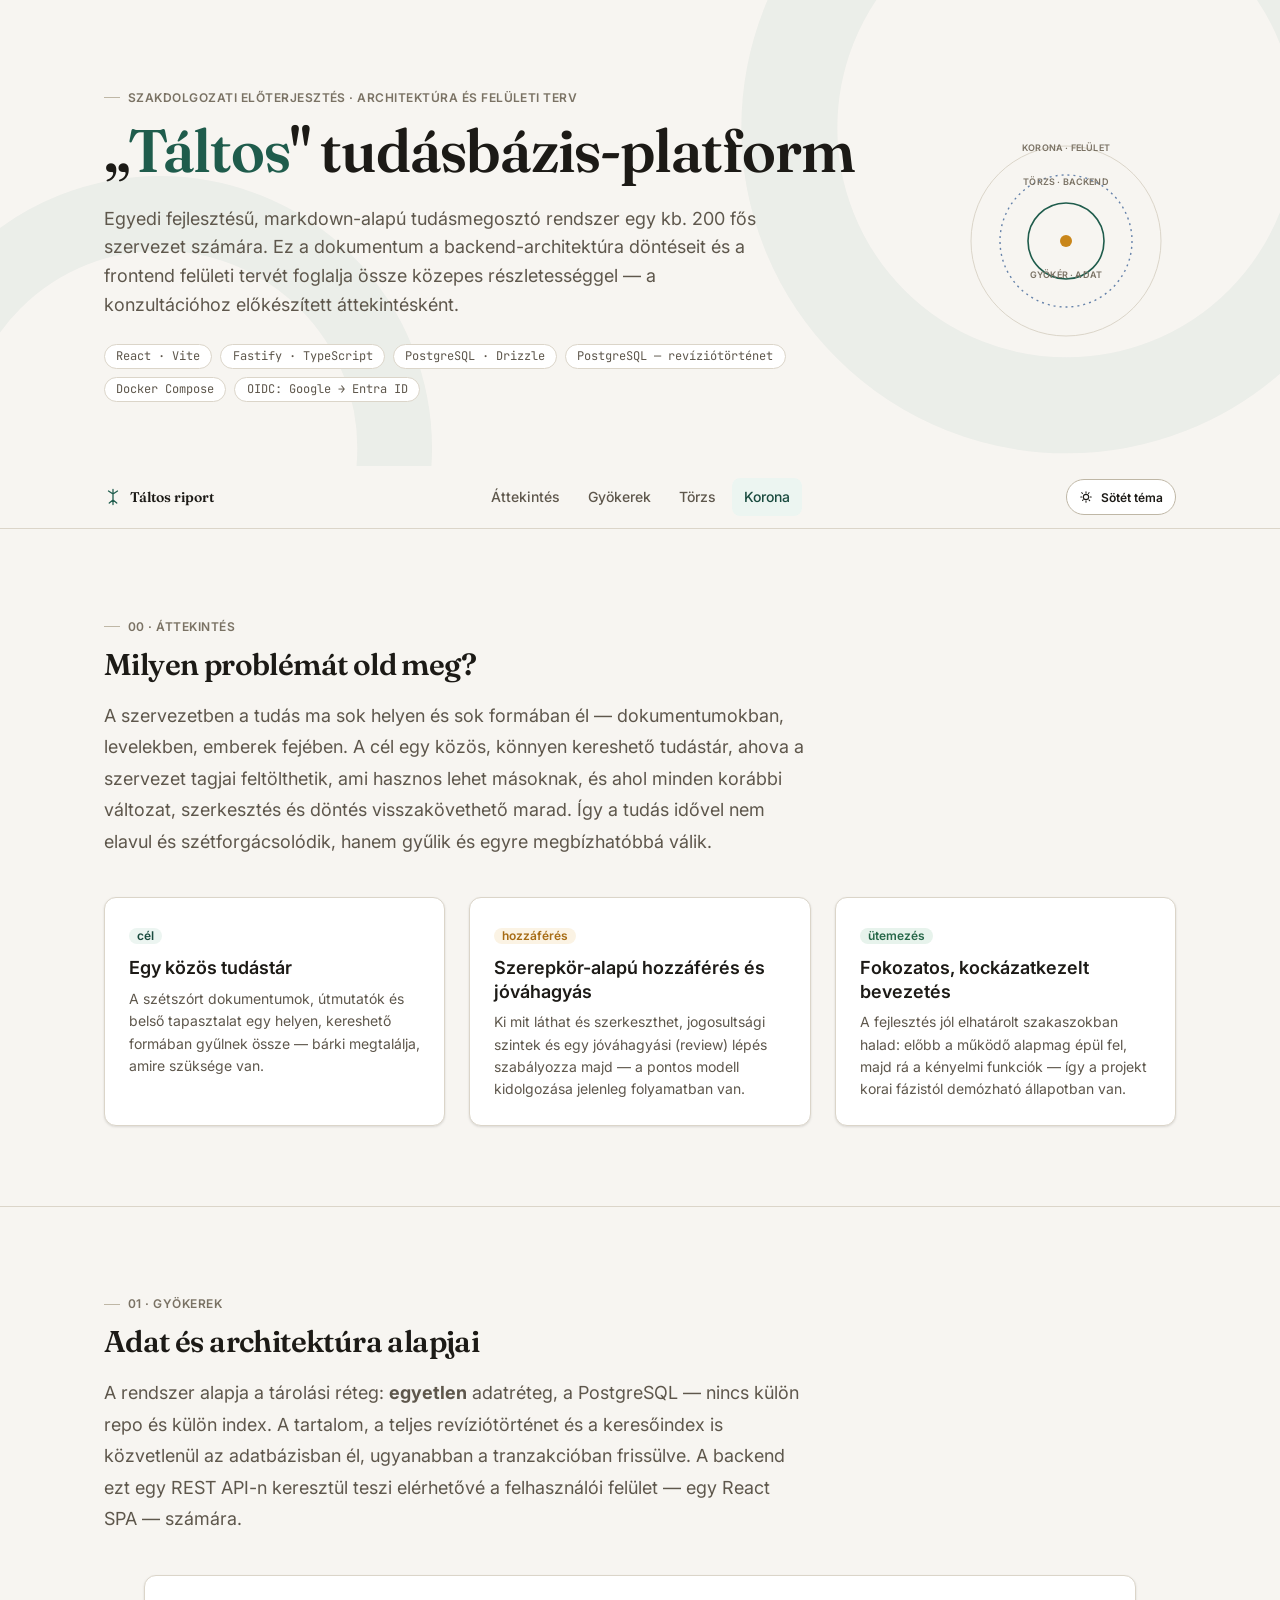
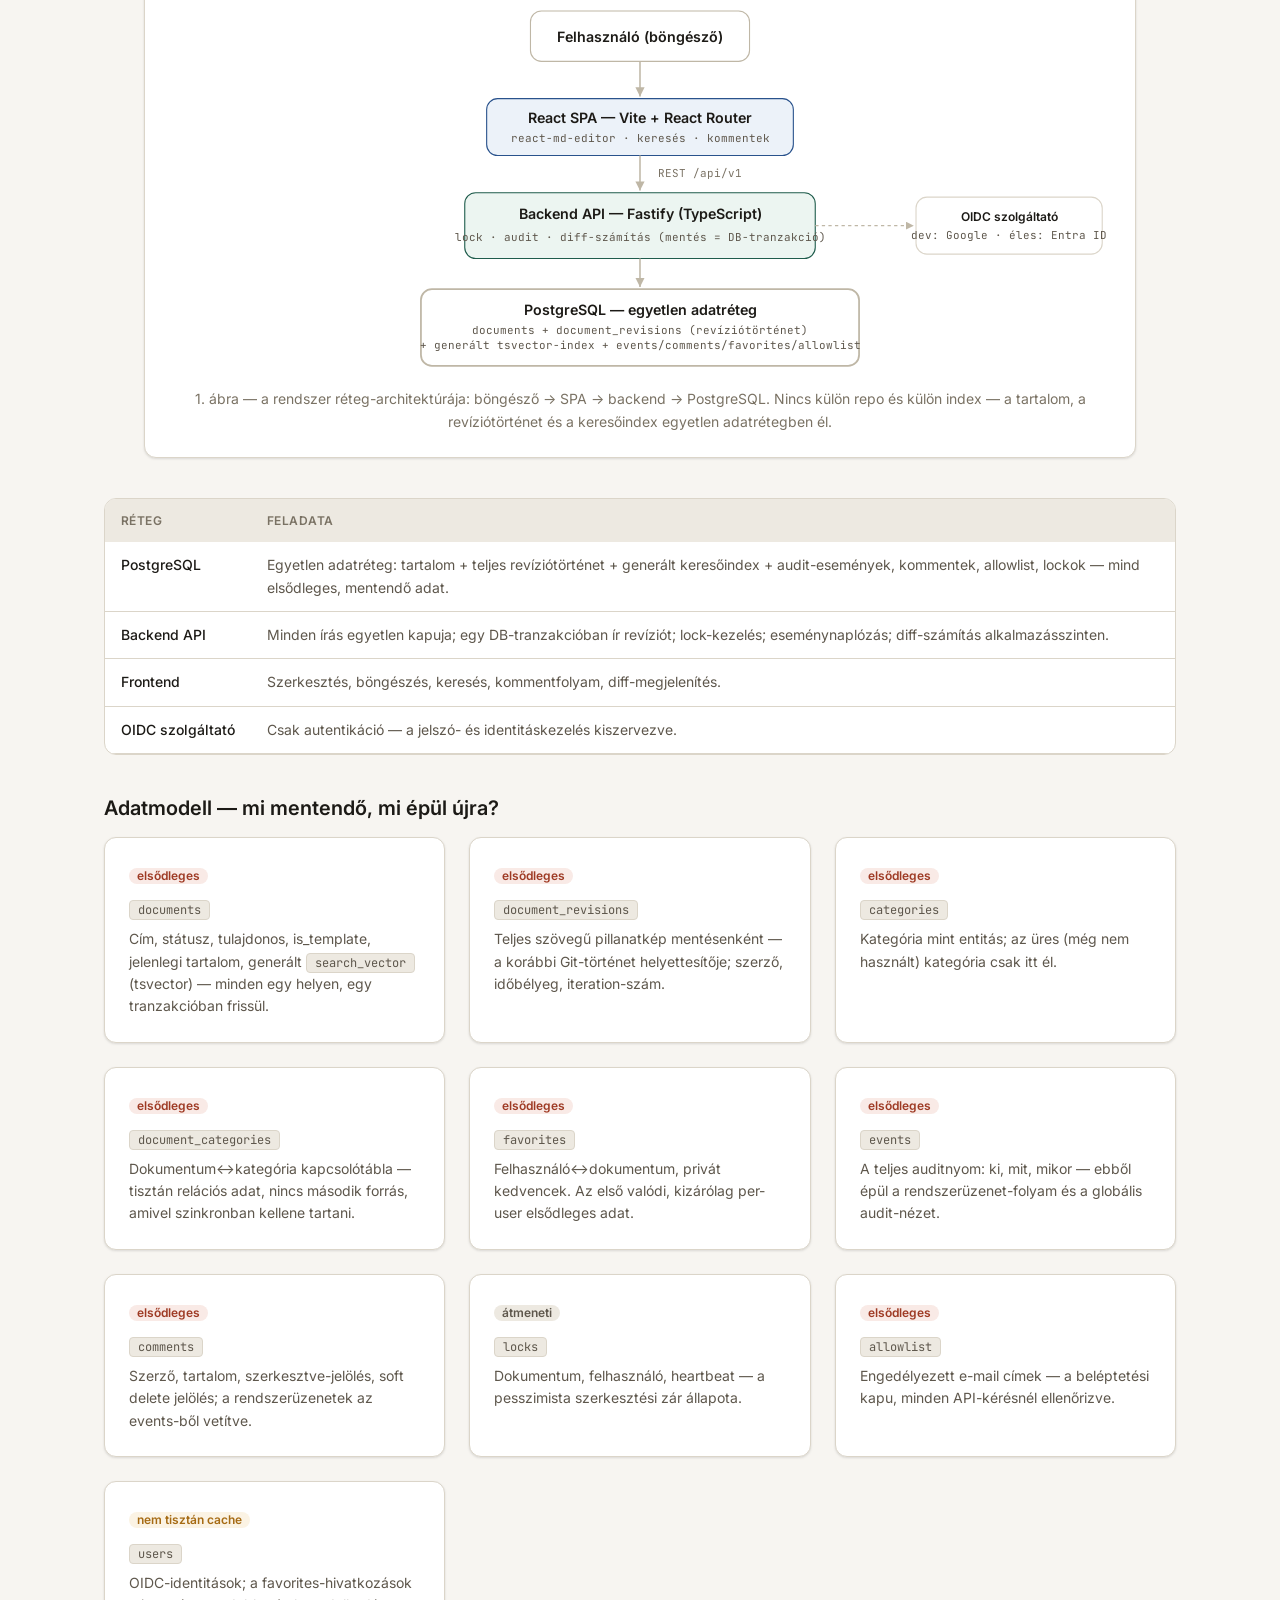
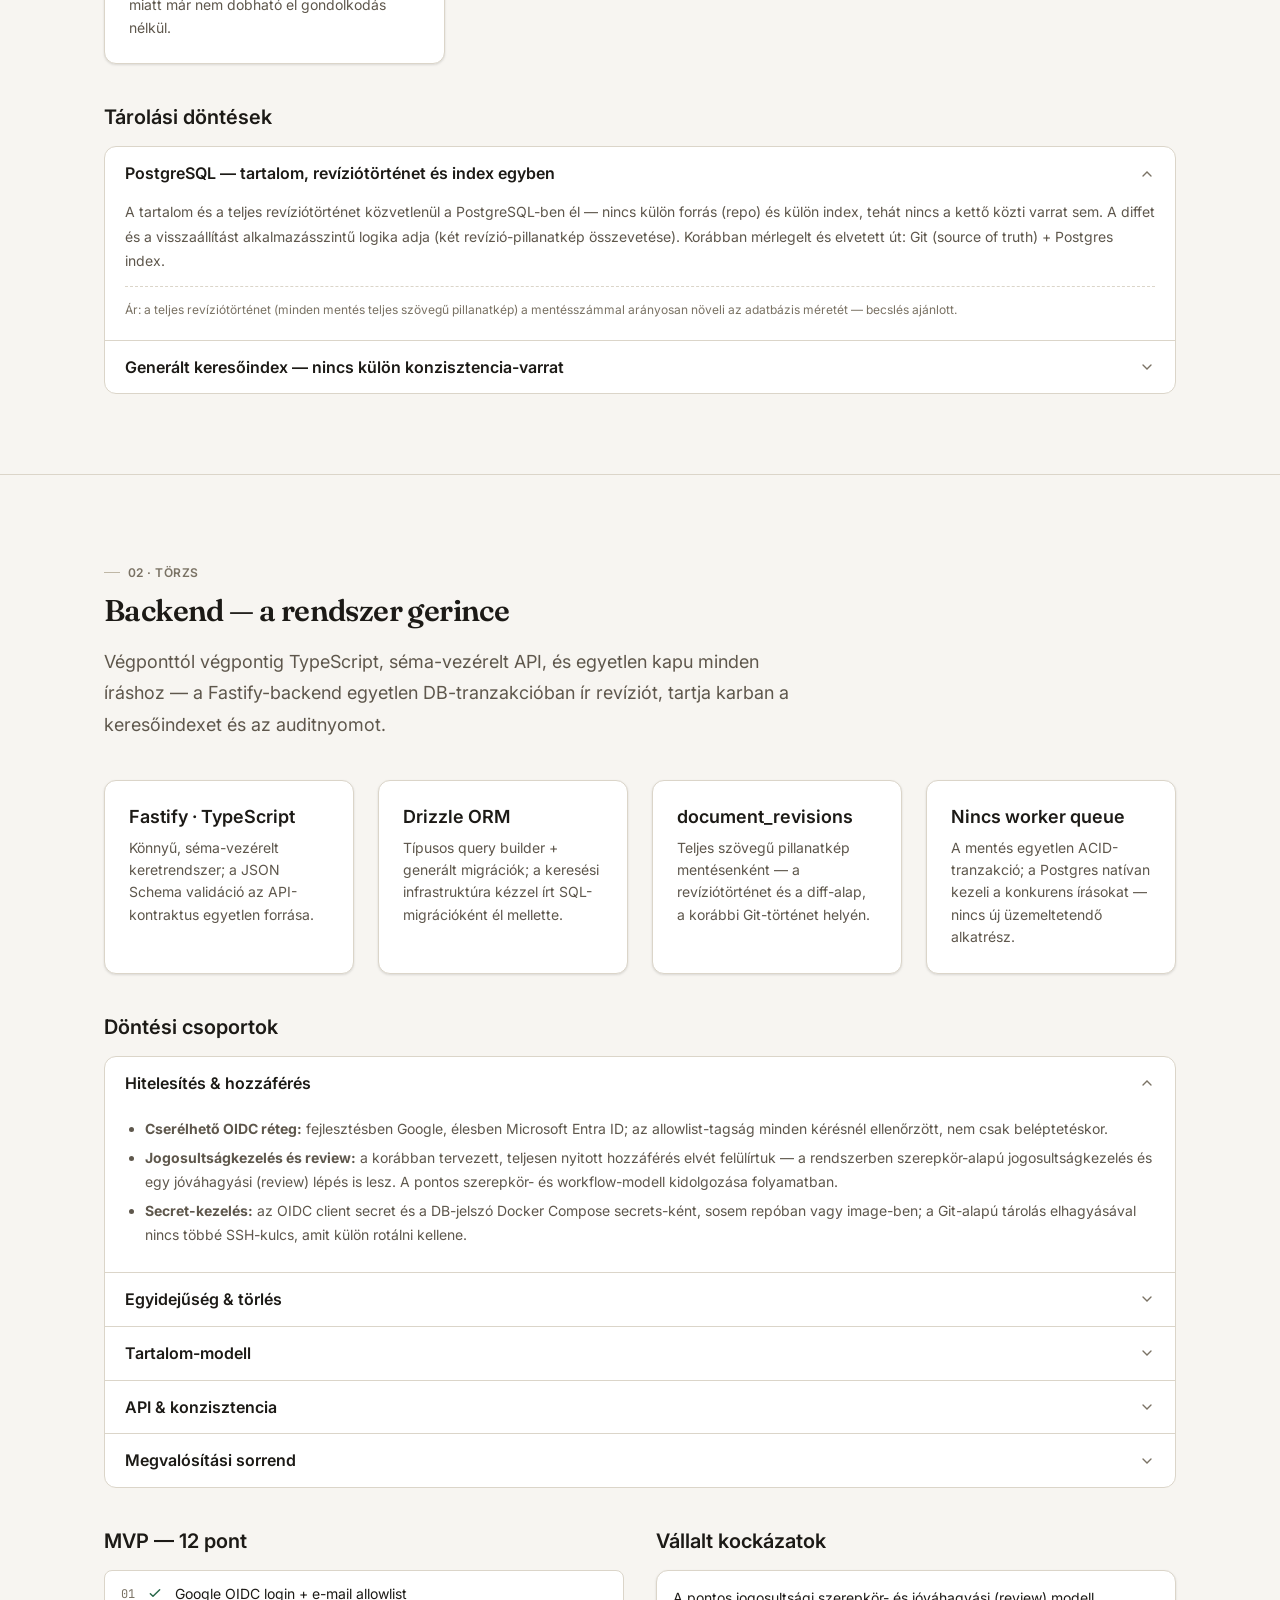
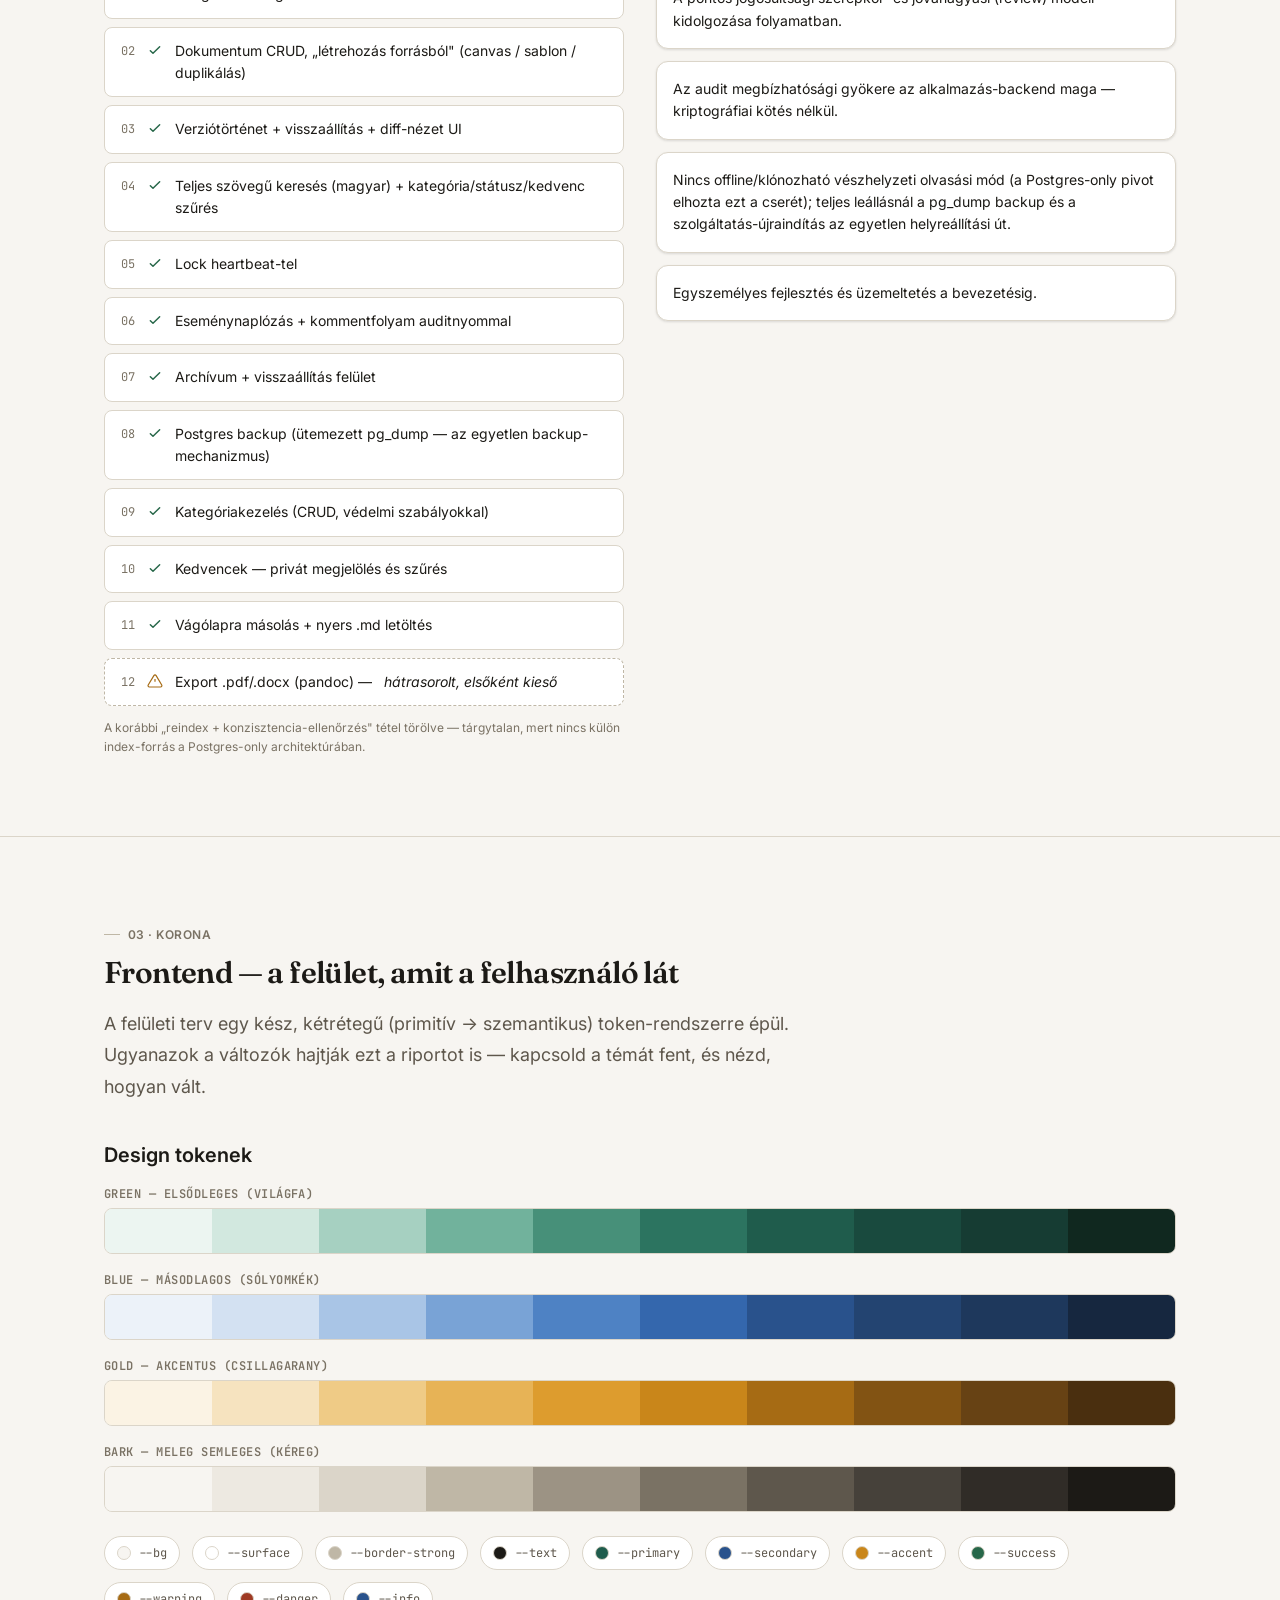
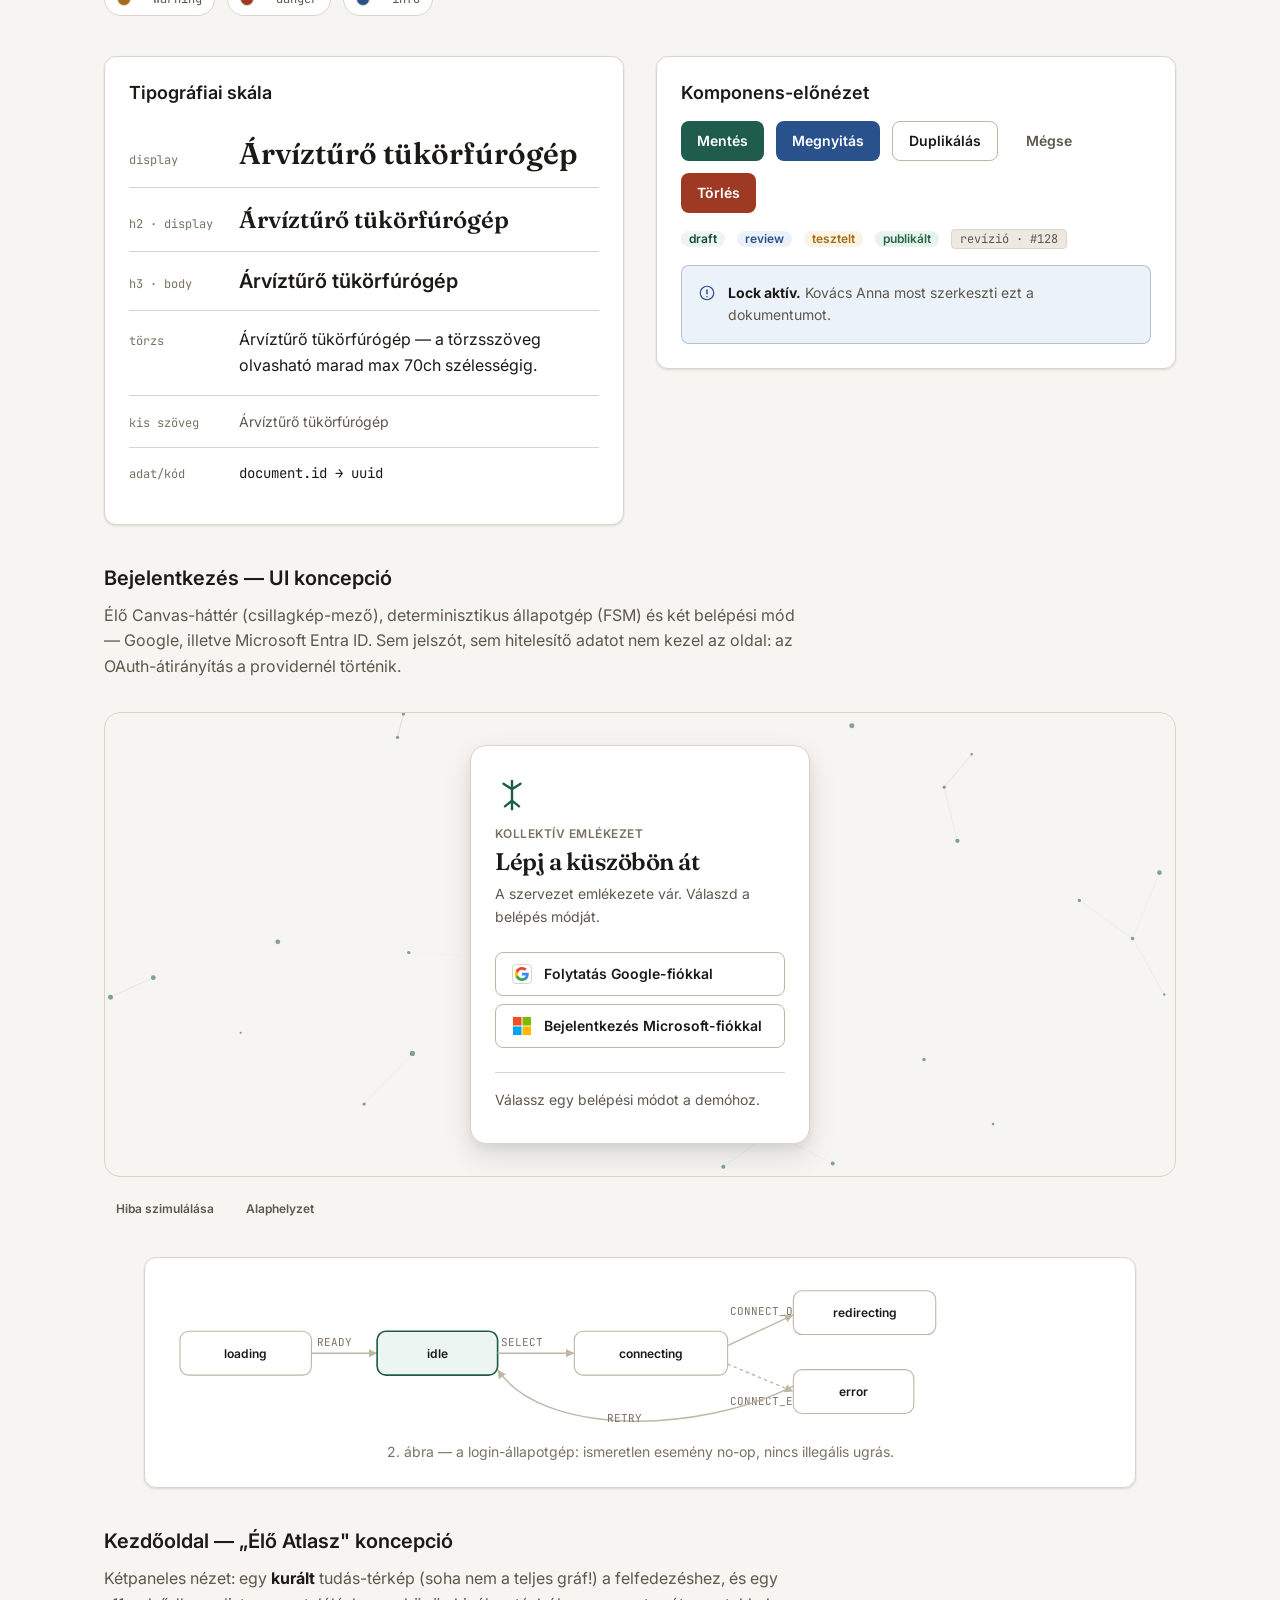
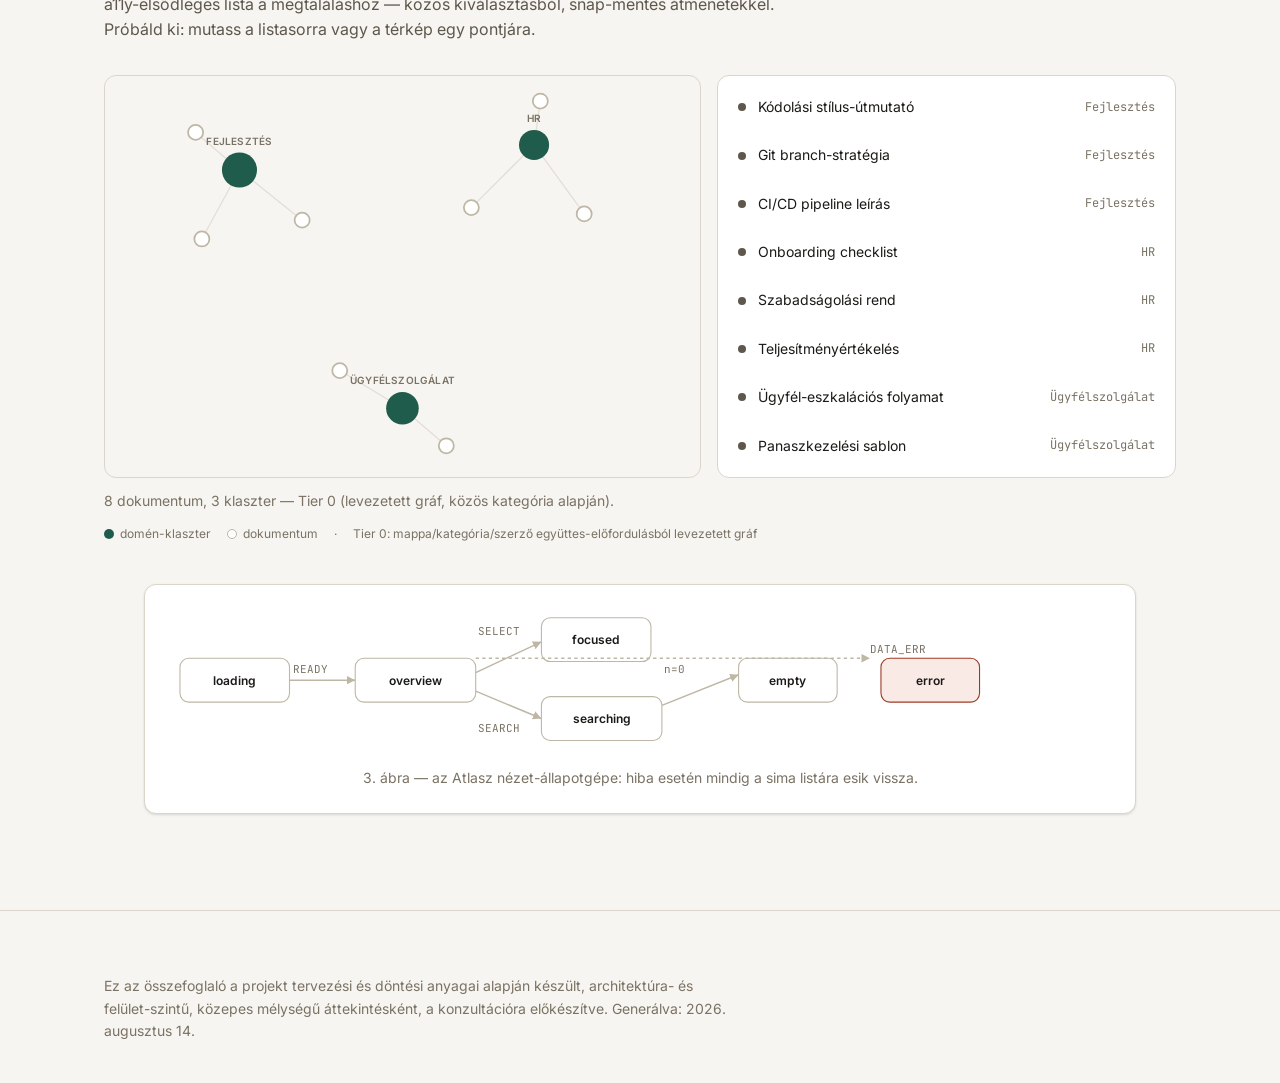
==== commit 4766bab8: "Drop Git as source of truth in the project overview Rewrite the storage story around a single data l" ====
--- a/Prototypes/taltos-projekt-overview.html
+++ b/Prototypes/taltos-projekt-overview.html
@@ -324,7 +324,7 @@
         <span class="chip">React · Vite</span>
         <span class="chip">Fastify · TypeScript</span>
         <span class="chip">PostgreSQL · Drizzle</span>
-        <span class="chip">Git — kettős remote</span>
+        <span class="chip">PostgreSQL — revíziótörténet</span>
         <span class="chip">Docker Compose</span>
         <span class="chip">OIDC: Google → Entra ID</span>
       </div>
@@ -409,14 +409,14 @@
       <p class="eyebrow">01 · Gyökerek</p>
       <h2>Adat és architektúra alapjai</h2>
       <p class="lead">
-        A rendszer alapja a tárolási réteg: A source-of-truth a Git repository, amely a markdown fájlokat tartalmazza.
-        A backend a Git repository-t indexeli, és a felhasználói felület számára egy REST API-n keresztül elérhetővé teszi a tartalmat.
-        A felhasználói felület egy React SPA, amely a REST API-t használja a tartalom megjelenítésére.
+        A rendszer alapja a tárolási réteg: <strong>egyetlen</strong> adatréteg, a PostgreSQL — nincs külön repo és külön index.
+        A tartalom, a teljes revíziótörténet és a keresőindex is közvetlenül az adatbázisban él, ugyanabban a tranzakcióban frissülve.
+        A backend ezt egy REST API-n keresztül teszi elérhetővé a felhasználói felület — egy React SPA — számára.
       </p>
     </div>
 
     <figure class="diagram" style="margin-bottom:var(--space-10);">
-      <svg viewBox="0 0 860 400" width="100%" role="img" aria-label="Architektúra-diagram">
+      <svg viewBox="0 0 860 340" width="100%" role="img" aria-label="Architektúra-diagram">
         <defs>
           <marker id="arrowG" markerWidth="8" markerHeight="8" refX="6" refY="3" orient="auto">
             <path d="M0,0 L6,3 L0,6 Z" fill="var(--border-strong)"/>
@@ -437,24 +437,14 @@
         <!-- Backend -->
         <rect x="270" y="176" width="320" height="60" rx="10" fill="var(--primary-soft)" stroke="var(--primary)"/>
         <text x="430" y="200" text-anchor="middle" style="fill:var(--text);font:600 13px var(--font-body);">Backend API — Fastify (TypeScript)</text>
-        <text x="430" y="220" text-anchor="middle" style="fill:var(--text-muted);font:10px var(--font-mono);">pg-boss worker queue · GitService · lock · audit</text>
-
-        <!-- Local clone <-> remote -->
-        <path d="M300,236 L170,270" stroke="var(--border-strong)" stroke-width="1.4" marker-end="url(#arrowG)"/>
-        <rect x="30" y="272" width="220" height="52" rx="10" fill="var(--surface)" stroke="var(--border-strong)"/>
-        <text x="140" y="294" text-anchor="middle" style="fill:var(--text);font:600 12px var(--font-body);">Lokális Git clone</text>
-        <text x="140" y="310" text-anchor="middle" style="fill:var(--text-muted);font:10px var(--font-mono);">tartós volume · git log/diff/show</text>
-        <path d="M140,324 L140,352" stroke="var(--border-strong)" stroke-width="1.4" marker-end="url(#arrowG)"/>
-        <text x="180" y="342" style="fill:var(--text-subtle);font:9px var(--font-mono);">SSH push (queue)</text>
-        <rect x="20" y="354" width="240" height="42" rx="10" fill="var(--surface-sunken)" stroke="var(--border)"/>
-        <text x="140" y="380" text-anchor="middle" style="fill:var(--text);font:600 11px var(--font-body);">Remote repo (forrásigazság)</text>
-
-        <!-- Postgres -->
-        <path d="M470,236 L470,270" stroke="var(--border-strong)" stroke-width="1.4" marker-end="url(#arrowG)"/>
-        <rect x="340" y="272" width="260" height="66" rx="10" fill="var(--surface)" stroke="var(--border-strong)"/>
-        <text x="470" y="296" text-anchor="middle" style="fill:var(--text);font:600 12px var(--font-body);">PostgreSQL</text>
-        <text x="470" y="313" text-anchor="middle" style="fill:var(--text-muted);font:10px var(--font-mono);">index (eldobható) + events/comments/</text>
-        <text x="470" y="327" text-anchor="middle" style="fill:var(--text-muted);font:10px var(--font-mono);">favorites/allowlist (elsődleges!)</text>
+        <text x="430" y="220" text-anchor="middle" style="fill:var(--text-muted);font:10px var(--font-mono);">lock · audit · diff-számítás (mentés = DB-tranzakció)</text>
+
+        <!-- Postgres: egyetlen adatréteg -->
+        <path d="M430,236 L430,262" stroke="var(--border-strong)" stroke-width="1.4" marker-end="url(#arrowG)"/>
+        <rect x="230" y="264" width="400" height="70" rx="10" fill="var(--surface)" stroke="var(--border-strong)" stroke-width="1.6"/>
+        <text x="430" y="288" text-anchor="middle" style="fill:var(--text);font:600 13px var(--font-body);">PostgreSQL — egyetlen adatréteg</text>
+        <text x="430" y="305" text-anchor="middle" style="fill:var(--text-muted);font:10px var(--font-mono);">documents + document_revisions (revíziótörténet)</text>
+        <text x="430" y="319" text-anchor="middle" style="fill:var(--text-muted);font:10px var(--font-mono);">+ generált tsvector-index + events/comments/favorites/allowlist</text>
 
         <!-- OIDC -->
         <path d="M590,206 L680,206" stroke="var(--border-strong)" stroke-width="1.2" stroke-dasharray="3 3" marker-end="url(#arrowG)"/>
@@ -462,17 +452,15 @@
         <text x="767" y="202" text-anchor="middle" style="fill:var(--text);font:600 11px var(--font-body);">OIDC szolgáltató</text>
         <text x="767" y="218" text-anchor="middle" style="fill:var(--text-muted);font:10px var(--font-mono);">dev: Google · éles: Entra ID</text>
       </svg>
-      <figcaption>1. ábra — a rendszer réteg-architektúrája: böngésző → SPA → backend, amely a Git-et és a Postgrest is önállóan kezeli.</figcaption>
+      <figcaption>1. ábra — a rendszer réteg-architektúrája: böngésző → SPA → backend → PostgreSQL. Nincs külön repo és külön index — a tartalom, a revíziótörténet és a keresőindex egyetlen adatrétegben él.</figcaption>
     </figure>
 
     <div class="table-wrap" style="margin-bottom:var(--space-10);">
       <table>
         <thead><tr><th>Réteg</th><th>Feladata</th></tr></thead>
         <tbody>
-          <tr><td>Lokális Git clone</td><td>A tudásanyagok munkapéldánya; minden olvasás (történet, diff, korábbi verzió) helyben, API-hívás nélkül.</td></tr>
-          <tr><td>Remote repo</td><td>Forrásigazság + tartalmi backup. Fejlesztésben GitHub, élesben Azure Repos.</td></tr>
-          <tr><td>PostgreSQL</td><td>Újraépíthető keresőindex + elsődleges adatok: audit-események, kommentek, allowlist, lockok.</td></tr>
-          <tr><td>Backend API</td><td>Minden írás egyetlen kapuja; commit a felhasználó nevében; Git-műveletek sorosítása; eseménynaplózás.</td></tr>
+          <tr><td>PostgreSQL</td><td>Egyetlen adatréteg: tartalom + teljes revíziótörténet + generált keresőindex + audit-események, kommentek, allowlist, lockok — mind elsődleges, mentendő adat.</td></tr>
+          <tr><td>Backend API</td><td>Minden írás egyetlen kapuja; egy DB-tranzakcióban ír revíziót; lock-kezelés; eseménynaplózás; diff-számítás alkalmazásszinten.</td></tr>
           <tr><td>Frontend</td><td>Szerkesztés, böngészés, keresés, kommentfolyam, diff-megjelenítés.</td></tr>
           <tr><td>OIDC szolgáltató</td><td>Csak autentikáció — a jelszó- és identitáskezelés kiszervezve.</td></tr>
         </tbody>
@@ -481,9 +469,10 @@
 
     <h3 style="font:var(--weight-semibold) var(--text-xl)/1.3 var(--font-body);margin-bottom:var(--space-4);">Adatmodell — mi mentendő, mi épül újra?</h3>
     <div class="grid grid-3" style="margin-bottom:var(--space-10);">
-      <div class="card"><span class="card-badge badge badge--info">vegyes</span><h3><span class="tag">documents</span></h3><p>Cím, státusz, tulajdonos, is_template, utolsó commit hash, tsvector-index. A szöveg Git-ben, az index Postgresben él.</p></div>
-      <div class="card"><span class="card-badge badge badge--danger">elsődleges</span><h3><span class="tag">categories</span></h3><p>Kategória mint entitás; az üres (még nem használt) kategória csak itt él — nem épül vissza a repóból.</p></div>
-      <div class="card"><span class="card-badge badge badge--success">újraépíthető</span><h3><span class="tag">document_categories</span></h3><p>Dokumentum↔kategória kapcsolótábla — a frontmatter kategórianév-listájából reindexeléskor visszaépül.</p></div>
+      <div class="card"><span class="card-badge badge badge--danger">elsődleges</span><h3><span class="tag">documents</span></h3><p>Cím, státusz, tulajdonos, is_template, jelenlegi tartalom, generált <span class="tag">search_vector</span> (tsvector) — minden egy helyen, egy tranzakcióban frissül.</p></div>
+      <div class="card"><span class="card-badge badge badge--danger">elsődleges</span><h3><span class="tag">document_revisions</span></h3><p>Teljes szövegű pillanatkép mentésenként — a korábbi Git-történet helyettesítője; szerző, időbélyeg, iteration-szám.</p></div>
+      <div class="card"><span class="card-badge badge badge--danger">elsődleges</span><h3><span class="tag">categories</span></h3><p>Kategória mint entitás; az üres (még nem használt) kategória csak itt él.</p></div>
+      <div class="card"><span class="card-badge badge badge--danger">elsődleges</span><h3><span class="tag">document_categories</span></h3><p>Dokumentum↔kategória kapcsolótábla — tisztán relációs adat, nincs második forrás, amivel szinkronban kellene tartani.</p></div>
       <div class="card"><span class="card-badge badge badge--danger">elsődleges</span><h3><span class="tag">favorites</span></h3><p>Felhasználó↔dokumentum, privát kedvencek. Az első valódi, kizárólag per-user elsődleges adat.</p></div>
       <div class="card"><span class="card-badge badge badge--danger">elsődleges</span><h3><span class="tag">events</span></h3><p>A teljes auditnyom: ki, mit, mikor — ebből épül a rendszerüzenet-folyam és a globális audit-nézet.</p></div>
       <div class="card"><span class="card-badge badge badge--danger">elsődleges</span><h3><span class="tag">comments</span></h3><p>Szerző, tartalom, szerkesztve-jelölés, soft delete jelölés; a rendszerüzenetek az events-ből vetítve.</p></div>
@@ -495,38 +484,25 @@
     <h3 style="font:var(--weight-semibold) var(--text-xl)/1.3 var(--font-body);margin-bottom:var(--space-4);">Tárolási döntések</h3>
     <div class="acc">
       <details class="acc-item" open>
-        <summary>Git a forrásigazság, Postgres az index<svg class="chev" width="16" height="16" viewBox="0 0 24 24" fill="none"><path d="M6 9l6 6 6-6" stroke="currentColor" stroke-width="2" stroke-linecap="round"/></svg></summary>
+        <summary>PostgreSQL — tartalom, revíziótörténet és index egyben<svg class="chev" width="16" height="16" viewBox="0 0 24 24" fill="none"><path d="M6 9l6 6 6-6" stroke="currentColor" stroke-width="2" stroke-linecap="round"/></svg></summary>
         <div class="acc-body">
-          A Git ingyen adja a verziótörténetet, a diffet, a visszaállítást és a fájlrendszer-szintű
-          hordozhatóságot (a teljes tudásbázis egy clone-nal menthető). A Postgres a keresés és a
-          metaadat-lekérdezések gyengeségét pótolja. Mérlegelt alternatívák: tisztán PostgreSQL;
-          hálózati meghajtó / Obsidian vault; kész platform (Outline, Wiki.js).
-          <div class="price">Ár: <strong>két mozgó alkatrész</strong> — a commit ↔ index varratot kezelni kell.</div>
+          A tartalom és a teljes revíziótörténet közvetlenül a PostgreSQL-ben él — nincs külön forrás
+          (repo) és külön index, tehát nincs a kettő közti varrat sem. A diffet és a visszaállítást
+          alkalmazásszintű logika adja (két revízió-pillanatkép összevetése). Korábban mérlegelt és
+          elvetett út: Git (source of truth) + Postgres index.
+          <div class="price">Ár: a teljes revíziótörténet (minden mentés teljes szövegű pillanatkép) a mentésszámmal arányosan növeli az adatbázis méretét — becslés ajánlott.</div>
         </div>
       </details>
       <details class="acc-item">
-        <summary>A Postgres index eldobható — a Postgres nem<svg class="chev" width="16" height="16" viewBox="0 0 24 24" fill="none"><path d="M6 9l6 6 6-6" stroke="currentColor" stroke-width="2" stroke-linecap="round"/></svg></summary>
+        <summary>Generált keresőindex — nincs külön konzisztencia-varrat<svg class="chev" width="16" height="16" viewBox="0 0 24 24" fill="none"><path d="M6 9l6 6 6-6" stroke="currentColor" stroke-width="2" stroke-linecap="round"/></svg></summary>
         <div class="acc-body">
-          Mentési sorrend: Git commit → indexfrissítés. Ha az indexelés hibázik, a mentés attól még
-          sikeres; automatikus reindex kijavítja. Az eldobhatóság <strong>kizárólag</strong> az indexelt
-          mezőkre igaz — az <span class="tag">events</span>, <span class="tag">comments</span> és
-          <span class="tag">allowlist</span> táblák elsődleges adatok, kötelező pg_dump-pal mentve.
+          A <span class="tag">search_vector</span> (tsvector, magyar konfiguráció) generált oszlopként
+          (<span class="tag">GENERATED ALWAYS AS … STORED</span>) él, a tartalommal egy tranzakcióban
+          frissül — nincs mit reindex-elni, nincs mit konzisztencia-ellenőrizni. Minden adat (a tartalom
+          is) elsődleges, kötelező pg_dump-pal mentve.
           <ul>
-            <li>Automatizált konzisztencia-őr: commit hash összevetés, eltérésnél automatikus reindex.</li>
             <li>Ütemezett napi pg_dump, külön tárolóra, dokumentált visszaállítási eljárással.</li>
-          </ul>
-        </div>
-      </details>
-      <details class="acc-item">
-        <summary>Lokális clone + git protokoll <svg class="chev" width="16" height="16" viewBox="0 0 24 24" fill="none"><path d="M6 9l6 6 6-6" stroke="currentColor" stroke-width="2" stroke-linecap="round"/></svg></summary>
-        <div class="acc-body">
-          Minden olvasás (történet, diff, korábbi verzió) lokális, ezredmásodperces
-          <span class="tag">git log/diff/show</span> — nulla hálózati hívás, nulla rate limit.
-          Egyben ez adja a provider-függetlenséget: GitHub → Azure Repos átállás csupán remote URL +
-          kulcs csere.
-          <ul>
-            <li>Sorosítás pg-boss worker queue-n keresztül — konkurens <span class="tag">index.lock</span> ütközés kizárva.</li>
-            <li>Push retry exponenciális visszavárakozással; lemaradás-monitoring riasztással.</li>
+            <li>Mivel a pg_dump immár az egyetlen backup-mechanizmus, WAL-archiválás / point-in-time recovery mérlegelendő élesben.</li>
           </ul>
         </div>
       </details>
@@ -542,15 +518,15 @@
       <h2>Backend — a rendszer gerince</h2>
       <p class="lead">
         Végponttól végpontig TypeScript, séma-vezérelt API, és egyetlen kapu minden íráshoz —
-        a Fastify-backend fogja össze a Git-műveleteket, a keresőindexet és az auditnyomot.
+        a Fastify-backend egyetlen DB-tranzakcióban ír revíziót, tartja karban a keresőindexet és az auditnyomot.
       </p>
     </div>
 
     <div class="grid grid-4" style="margin-bottom:var(--space-10);">
       <div class="card"><h3>Fastify · TypeScript</h3><p>Könnyű, séma-vezérelt keretrendszer; a JSON Schema validáció az API-kontraktus egyetlen forrása.</p></div>
       <div class="card"><h3>Drizzle ORM</h3><p>Típusos query builder + generált migrációk; a keresési infrastruktúra kézzel írt SQL-migrációként él mellette.</p></div>
-      <div class="card"><h3>pg-boss queue</h3><p>A meglévő PostgreSQL-re épülő worker queue — nincs új üzemeltetendő alkatrész (nincs Redis).</p></div>
-      <div class="card"><h3>simple-git · GitService</h3><p>Saját szerviz-absztrakció mögé rejtett natív git CLI-hívás — egy helyen cserélhető, ha kell.</p></div>
+      <div class="card"><h3>document_revisions</h3><p>Teljes szövegű pillanatkép mentésenként — a revíziótörténet és a diff-alap, a korábbi Git-történet helyén.</p></div>
+      <div class="card"><h3>Nincs worker queue</h3><p>A mentés egyetlen ACID-tranzakció; a Postgres natívan kezeli a konkurens írásokat — nincs új üzemeltetendő alkatrész.</p></div>
     </div>
 
     <h3 style="font:var(--weight-semibold) var(--text-xl)/1.3 var(--font-body);margin-bottom:var(--space-4);">Döntési csoportok</h3>
@@ -559,10 +535,9 @@
         <summary>Hitelesítés &amp; hozzáférés <svg class="chev" width="16" height="16" viewBox="0 0 24 24" fill="none"><path d="M6 9l6 6 6-6" stroke="currentColor" stroke-width="2" stroke-linecap="round"/></svg></summary>
         <div class="acc-body">
           <ul>
-            <li><strong>SSH kulcs, provider-agnosztikusan:</strong> a backend deploy key/service-account kulccsal hitelesít — GitHubon és Azure Reposon azonos mechanizmus.</li>
             <li><strong>Cserélhető OIDC réteg:</strong> fejlesztésben Google, élesben Microsoft Entra ID; az allowlist-tagság minden kérésnél ellenőrzött, nem csak beléptetéskor.</li>
             <li><strong>Jogosultságkezelés és review:</strong> a korábban tervezett, teljesen nyitott hozzáférés elvét felülírtuk — a rendszerben szerepkör-alapú jogosultságkezelés és egy jóváhagyási (review) lépés is lesz. A pontos szerepkör- és workflow-modell kidolgozása folyamatban.</li>
-            <li><strong>Secret-kezelés:</strong> SSH kulcs és minden secret Docker Compose secrets-ként, sosem repóban; környezetenként külön kulcspár, dokumentált rotációval.</li>
+            <li><strong>Secret-kezelés:</strong> az OIDC client secret és a DB-jelszó Docker Compose secrets-ként, sosem repóban vagy image-ben; a Git-alapú tárolás elhagyásával nincs többé SSH-kulcs, amit külön rotálni kellene.</li>
           </ul>
         </div>
       </details>
@@ -580,7 +555,7 @@
         <summary>Tartalom-modell<svg class="chev" width="16" height="16" viewBox="0 0 24 24" fill="none"><path d="M6 9l6 6 6-6" stroke="currentColor" stroke-width="2" stroke-linecap="round"/></svg></summary>
         <div class="acc-body">
           <ul>
-            <li><strong>Csak szöveg a repóban:</strong> a statikus képek alkalmazásszintű, mountolt assets mappából jelennek meg — nincs képfeltöltés.</li>
+            <li><strong>Csak szöveg a Postgresben:</strong> a statikus képek alkalmazásszintű, mountolt assets mappából jelennek meg (nem a DB-ben, nagy bináris blobok elkerülése) — nincs képfeltöltés.</li>
             <li><strong>@uiw/react-md-editor + rehype-sanitize:</strong> a nyers HTML és a külső kép-URL kizárva; szerkesztő és olvasó nézet azonos render-pipeline-t használ.</li>
             <li><strong>Sablon = tudásanyag:</strong> „létrehozás forrásból" egységes művelet üres canvasból, sablonból vagy duplikálással — a származás <span class="tag">duplicated_from</span> eseményben nyomon követve.</li>
             <li><strong>Lapos kategória-rendszer:</strong> egy dokumentum több kategóriába tartozhat; használatban lévő kategória nem törölhető/nevezhető át.</li>
@@ -593,7 +568,7 @@
           <ul>
             <li>REST <span class="tag">/api/v1</span>, httpOnly cookie-session + CSRF-token a mutáló kéréseken.</li>
             <li>Hibaformátum: RFC 9457 Problem Details + stabil, gépi hibakód.</li>
-            <li>Mentés: a lokális commit szinkron visszaigazolt, a push aszinkron retry-jal fut; kötelező <span class="tag">baseCommitHash</span> optimista ellenőrzés a lock mellett második védvonalként.</li>
+            <li>Mentés: egyetlen szinkron DB-tranzakció (200 + új <span class="tag">revisionId</span>); kötelező <span class="tag">baseRevisionId</span> optimista ellenőrzés a lock mellett második védvonalként.</li>
             <li>Code-first kontraktus: az OpenAPI a Fastify JSON Schema-ból generálódik — validálás és dokumentáció nem csúszhat szét.</li>
           </ul>
         </div>
@@ -603,8 +578,8 @@
         <div class="acc-body">
           A fejlesztés jól elhatárolt munkacsomagokban halad, négy elv szerint:
           <ul>
-            <li><strong>Kockázat-előrehozás:</strong> a Git-kezelő szolgáltatás és a háttérfeldolgozó sor közvetlenül a séma után épül — minden funkciós csomag előtt tisztázza a legkockázatosabb alkatrészt.</li>
-            <li><strong>Gerinc először:</strong> a korai szakasz végén már végigjátszható alapmag áll rendelkezésre (login → létrehozás → mentés=commit); a további funkciók erre rakódnak, egymástól függetlenül.</li>
+            <li><strong>Kockázat-előrehozás:</strong> a korábban legkockázatosabbnak jelölt Git-írási alrendszer megszűnt; a helyette előrehozott elem a keresőindex (magyar tsvector, pg_trgm) és a diff-motor, közvetlenül a séma után.</li>
+            <li><strong>Gerinc először:</strong> a korai szakasz végén már végigjátszható alapmag áll rendelkezésre (login → létrehozás → mentés = DB-tranzakció); a további funkciók erre rakódnak, egymástól függetlenül.</li>
             <li><strong>Hátulról védett demó-érték:</strong> határidő-nyomásnál a csomagok hátulról előre esnek ki, elsőként az export.</li>
             <li><strong>Csomag-zárási fegyelem:</strong> minden csomag CI-zöld tesztekkel zárul; új igény csak a döntési naplón át kerülhet be.</li>
           </ul>
@@ -614,7 +589,7 @@
 
     <div class="two-col">
       <div>
-        <h3 style="font:var(--weight-semibold) var(--text-xl)/1.3 var(--font-body);margin-bottom:var(--space-4);">MVP — 13 pont</h3>
+        <h3 style="font:var(--weight-semibold) var(--text-xl)/1.3 var(--font-body);margin-bottom:var(--space-4);">MVP — 12 pont</h3>
         <ul class="checklist">
           <li><span class="num">01</span><svg width="16" height="16" viewBox="0 0 24 24" fill="none"><path d="M5 13l4 4L19 7" stroke="currentColor" stroke-width="2.2" stroke-linecap="round" stroke-linejoin="round"/></svg>Google OIDC login + e-mail allowlist</li>
           <li><span class="num">02</span><svg width="16" height="16" viewBox="0 0 24 24" fill="none"><path d="M5 13l4 4L19 7" stroke="currentColor" stroke-width="2.2" stroke-linecap="round" stroke-linejoin="round"/></svg>Dokumentum CRUD, „létrehozás forrásból" (canvas / sablon / duplikálás)</li>
@@ -622,21 +597,21 @@
           <li><span class="num">04</span><svg width="16" height="16" viewBox="0 0 24 24" fill="none"><path d="M5 13l4 4L19 7" stroke="currentColor" stroke-width="2.2" stroke-linecap="round" stroke-linejoin="round"/></svg>Teljes szövegű keresés (magyar) + kategória/státusz/kedvenc szűrés</li>
           <li><span class="num">05</span><svg width="16" height="16" viewBox="0 0 24 24" fill="none"><path d="M5 13l4 4L19 7" stroke="currentColor" stroke-width="2.2" stroke-linecap="round" stroke-linejoin="round"/></svg>Lock heartbeat-tel</li>
           <li><span class="num">06</span><svg width="16" height="16" viewBox="0 0 24 24" fill="none"><path d="M5 13l4 4L19 7" stroke="currentColor" stroke-width="2.2" stroke-linecap="round" stroke-linejoin="round"/></svg>Eseménynaplózás + kommentfolyam auditnyommal</li>
-          <li><span class="num">07</span><svg width="16" height="16" viewBox="0 0 24 24" fill="none"><path d="M5 13l4 4L19 7" stroke="currentColor" stroke-width="2.2" stroke-linecap="round" stroke-linejoin="round"/></svg>Reindex parancs + automatizált konzisztencia-ellenőrzés</li>
-          <li><span class="num">08</span><svg width="16" height="16" viewBox="0 0 24 24" fill="none"><path d="M5 13l4 4L19 7" stroke="currentColor" stroke-width="2.2" stroke-linecap="round" stroke-linejoin="round"/></svg>Archívum + visszaállítás felület</li>
-          <li><span class="num">09</span><svg width="16" height="16" viewBox="0 0 24 24" fill="none"><path d="M5 13l4 4L19 7" stroke="currentColor" stroke-width="2.2" stroke-linecap="round" stroke-linejoin="round"/></svg>Postgres backup (ütemezett pg_dump)</li>
-          <li><span class="num">10</span><svg width="16" height="16" viewBox="0 0 24 24" fill="none"><path d="M5 13l4 4L19 7" stroke="currentColor" stroke-width="2.2" stroke-linecap="round" stroke-linejoin="round"/></svg>Kategóriakezelés (CRUD, védelmi szabályokkal)</li>
-          <li><span class="num">11</span><svg width="16" height="16" viewBox="0 0 24 24" fill="none"><path d="M5 13l4 4L19 7" stroke="currentColor" stroke-width="2.2" stroke-linecap="round" stroke-linejoin="round"/></svg>Kedvencek — privát megjelölés és szűrés</li>
-          <li><span class="num">12</span><svg width="16" height="16" viewBox="0 0 24 24" fill="none"><path d="M5 13l4 4L19 7" stroke="currentColor" stroke-width="2.2" stroke-linecap="round" stroke-linejoin="round"/></svg>Vágólapra másolás + nyers .md letöltés</li>
-          <li class="deferred"><span class="num">13</span><svg width="16" height="16" viewBox="0 0 24 24" fill="none"><path d="M12 9v4m0 4h.01M10.3 3.9 1.8 18a2 2 0 0 0 1.7 3h16.9a2 2 0 0 0 1.7-3L13.7 3.9a2 2 0 0 0-3.4 0Z" stroke="currentColor" stroke-width="1.8" stroke-linejoin="round"/></svg>Export .pdf/.docx (pandoc) — <em>hátrasorolt, elsőként kieső</em></li>
+          <li><span class="num">07</span><svg width="16" height="16" viewBox="0 0 24 24" fill="none"><path d="M5 13l4 4L19 7" stroke="currentColor" stroke-width="2.2" stroke-linecap="round" stroke-linejoin="round"/></svg>Archívum + visszaállítás felület</li>
+          <li><span class="num">08</span><svg width="16" height="16" viewBox="0 0 24 24" fill="none"><path d="M5 13l4 4L19 7" stroke="currentColor" stroke-width="2.2" stroke-linecap="round" stroke-linejoin="round"/></svg>Postgres backup (ütemezett pg_dump — az egyetlen backup-mechanizmus)</li>
+          <li><span class="num">09</span><svg width="16" height="16" viewBox="0 0 24 24" fill="none"><path d="M5 13l4 4L19 7" stroke="currentColor" stroke-width="2.2" stroke-linecap="round" stroke-linejoin="round"/></svg>Kategóriakezelés (CRUD, védelmi szabályokkal)</li>
+          <li><span class="num">10</span><svg width="16" height="16" viewBox="0 0 24 24" fill="none"><path d="M5 13l4 4L19 7" stroke="currentColor" stroke-width="2.2" stroke-linecap="round" stroke-linejoin="round"/></svg>Kedvencek — privát megjelölés és szűrés</li>
+          <li><span class="num">11</span><svg width="16" height="16" viewBox="0 0 24 24" fill="none"><path d="M5 13l4 4L19 7" stroke="currentColor" stroke-width="2.2" stroke-linecap="round" stroke-linejoin="round"/></svg>Vágólapra másolás + nyers .md letöltés</li>
+          <li class="deferred"><span class="num">12</span><svg width="16" height="16" viewBox="0 0 24 24" fill="none"><path d="M12 9v4m0 4h.01M10.3 3.9 1.8 18a2 2 0 0 0 1.7 3h16.9a2 2 0 0 0 1.7-3L13.7 3.9a2 2 0 0 0-3.4 0Z" stroke="currentColor" stroke-width="1.8" stroke-linejoin="round"/></svg>Export .pdf/.docx (pandoc) — <em>hátrasorolt, elsőként kieső</em></li>
         </ul>
+        <p style="color:var(--text-subtle);font-size:var(--text-xs);margin-top:var(--space-3);">A korábbi „reindex + konzisztencia-ellenőrzés" tétel törölve — tárgytalan, mert nincs külön index-forrás a Postgres-only architektúrában.</p>
       </div>
       <div>
         <h3 style="font:var(--weight-semibold) var(--text-xl)/1.3 var(--font-body);margin-bottom:var(--space-4);">Vállalt kockázatok</h3>
         <ul style="display:flex;flex-direction:column;gap:var(--space-3);">
           <li class="card" style="padding:var(--space-4);"><p style="color:var(--text);font-size:var(--text-sm);">A pontos jogosultsági szerepkör- és jóváhagyási (review) modell kidolgozása folyamatban.</p></li>
           <li class="card" style="padding:var(--space-4);"><p style="color:var(--text);font-size:var(--text-sm);">Az audit megbízhatósági gyökere az alkalmazás-backend maga — kriptográfiai kötés nélkül.</p></li>
-          <li class="card" style="padding:var(--space-4);"><p style="color:var(--text);font-size:var(--text-sm);">A vészhelyzeti elérés (clone+Obsidian) a szöveget adja, a képeket nem - ez még tervezés alatt.</p></li>
+          <li class="card" style="padding:var(--space-4);"><p style="color:var(--text);font-size:var(--text-sm);">Nincs offline/klónozható vészhelyzeti olvasási mód (a Postgres-only pivot elhozta ezt a cserét); teljes leállásnál a pg_dump backup és a szolgáltatás-újraindítás az egyetlen helyreállítási út.</p></li>
           <li class="card" style="padding:var(--space-4);"><p style="color:var(--text);font-size:var(--text-sm);">Egyszemélyes fejlesztés és üzemeltetés a bevezetésig. </p></li>
         </ul>
       </div>
@@ -723,7 +698,7 @@
           <span class="badge badge--info">review</span>
           <span class="badge badge--warning">tesztelt</span>
           <span class="badge badge--success">publikált</span>
-          <span class="tag">git · commit a1b2c3</span>
+          <span class="tag">revízió · #128</span>
         </div>
         <div class="alert alert--info">
           <svg width="18" height="18" viewBox="0 0 24 24" fill="none"><path d="M12 8v5m0 4h.01" stroke="var(--info)" stroke-width="2" stroke-linecap="round"/><circle cx="12" cy="12" r="9" stroke="var(--info)" stroke-width="1.6"/></svg>
